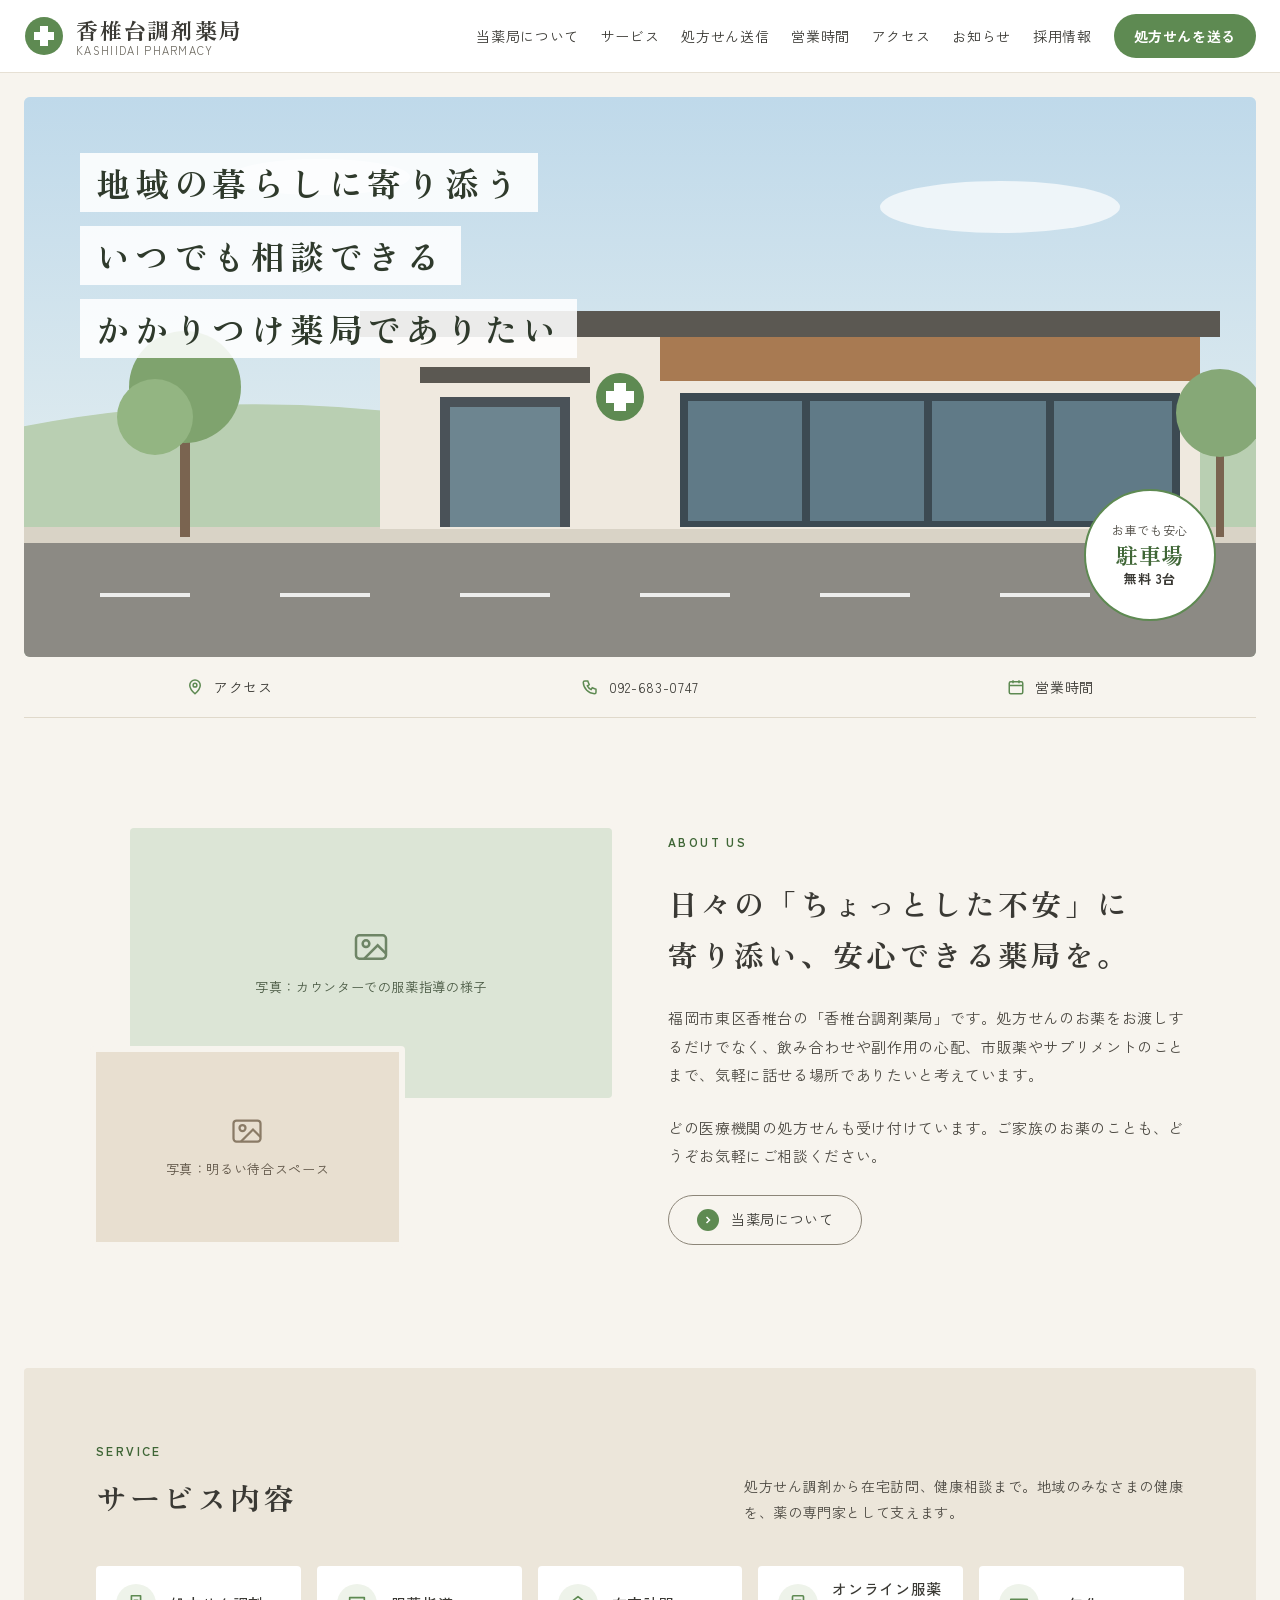
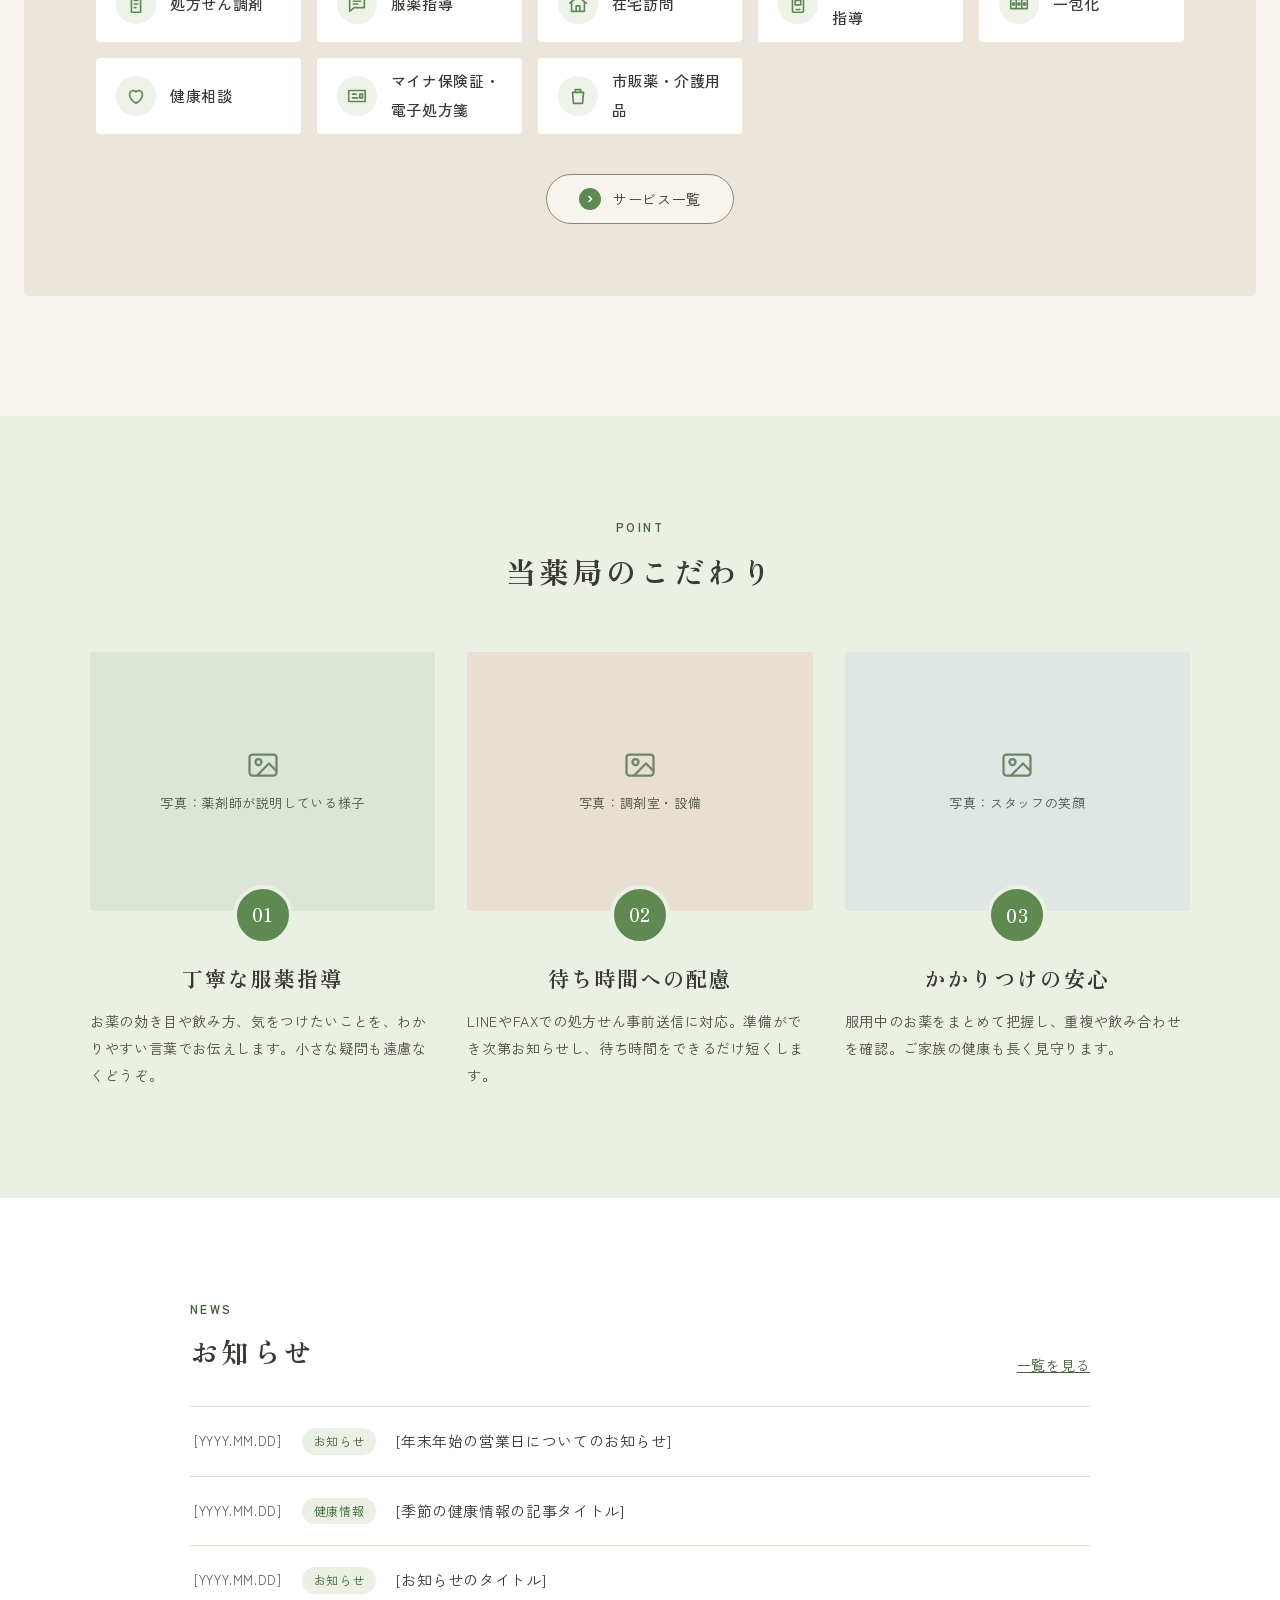
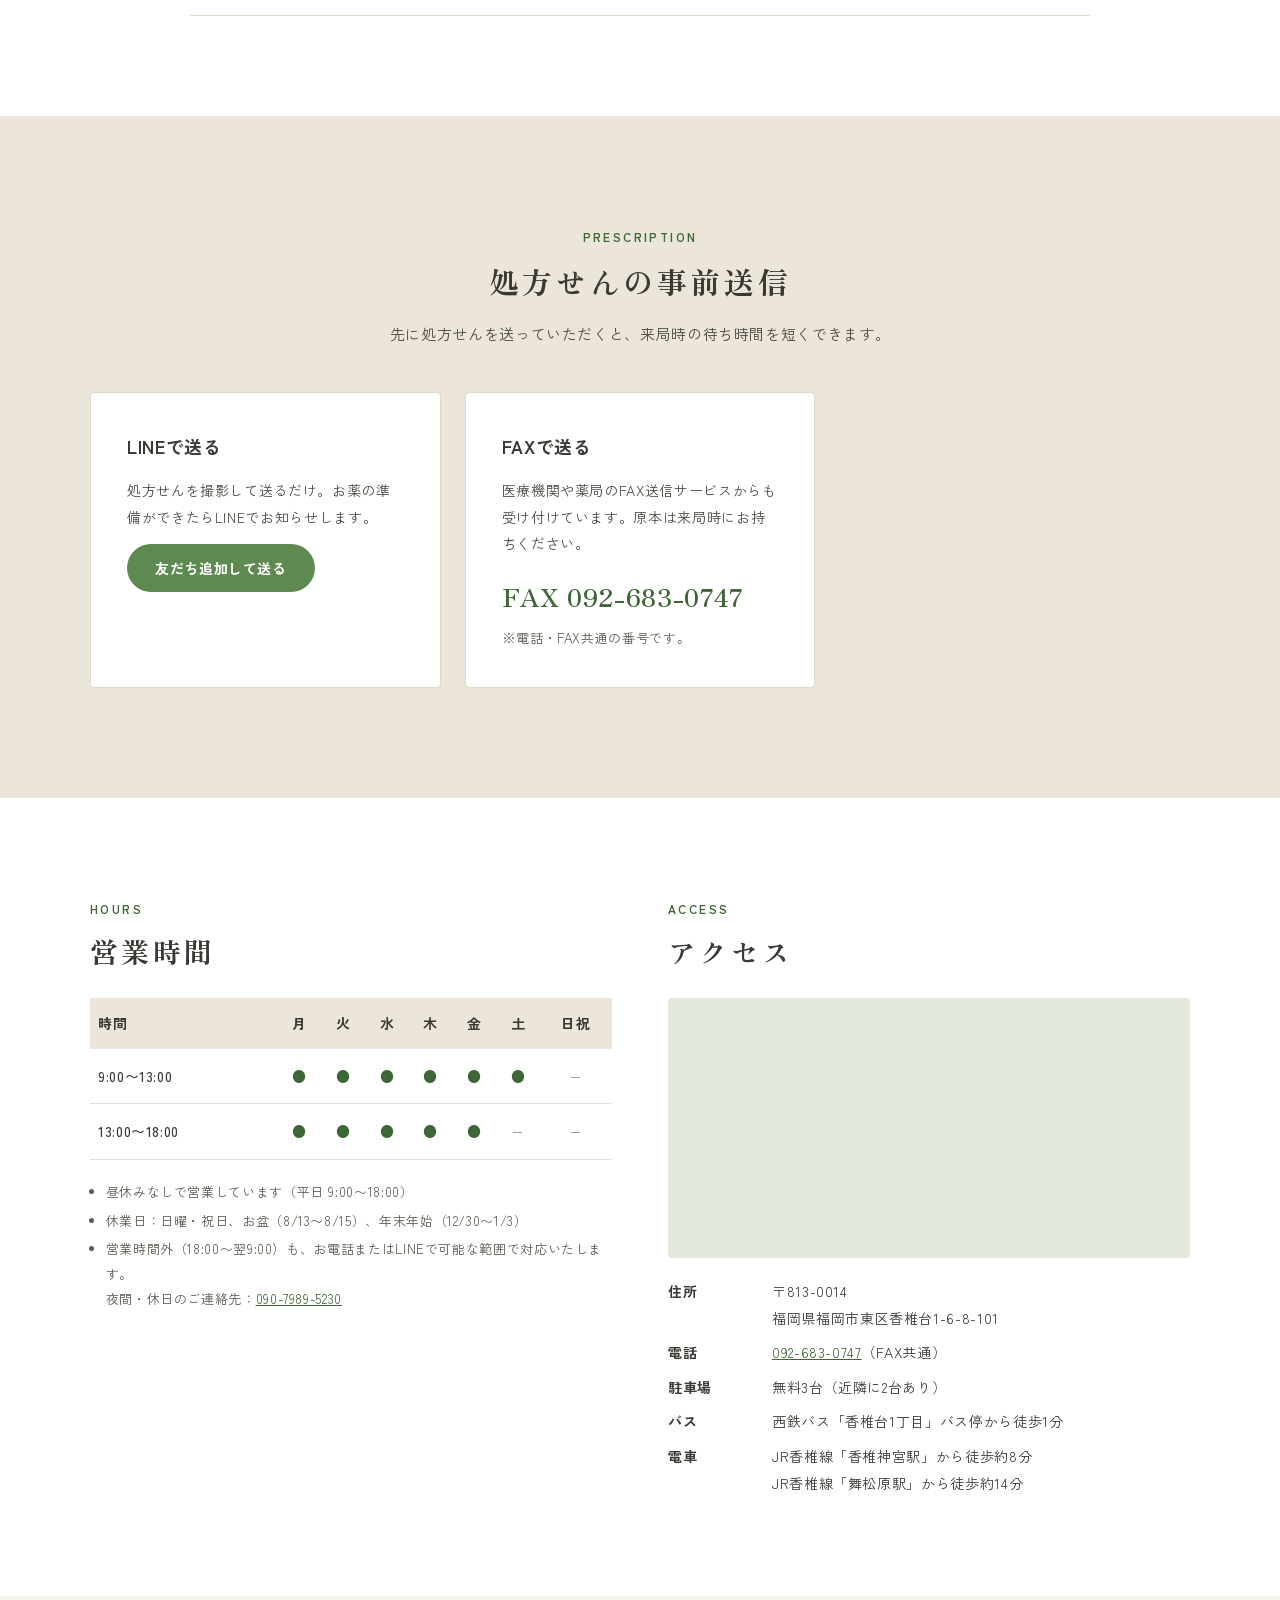
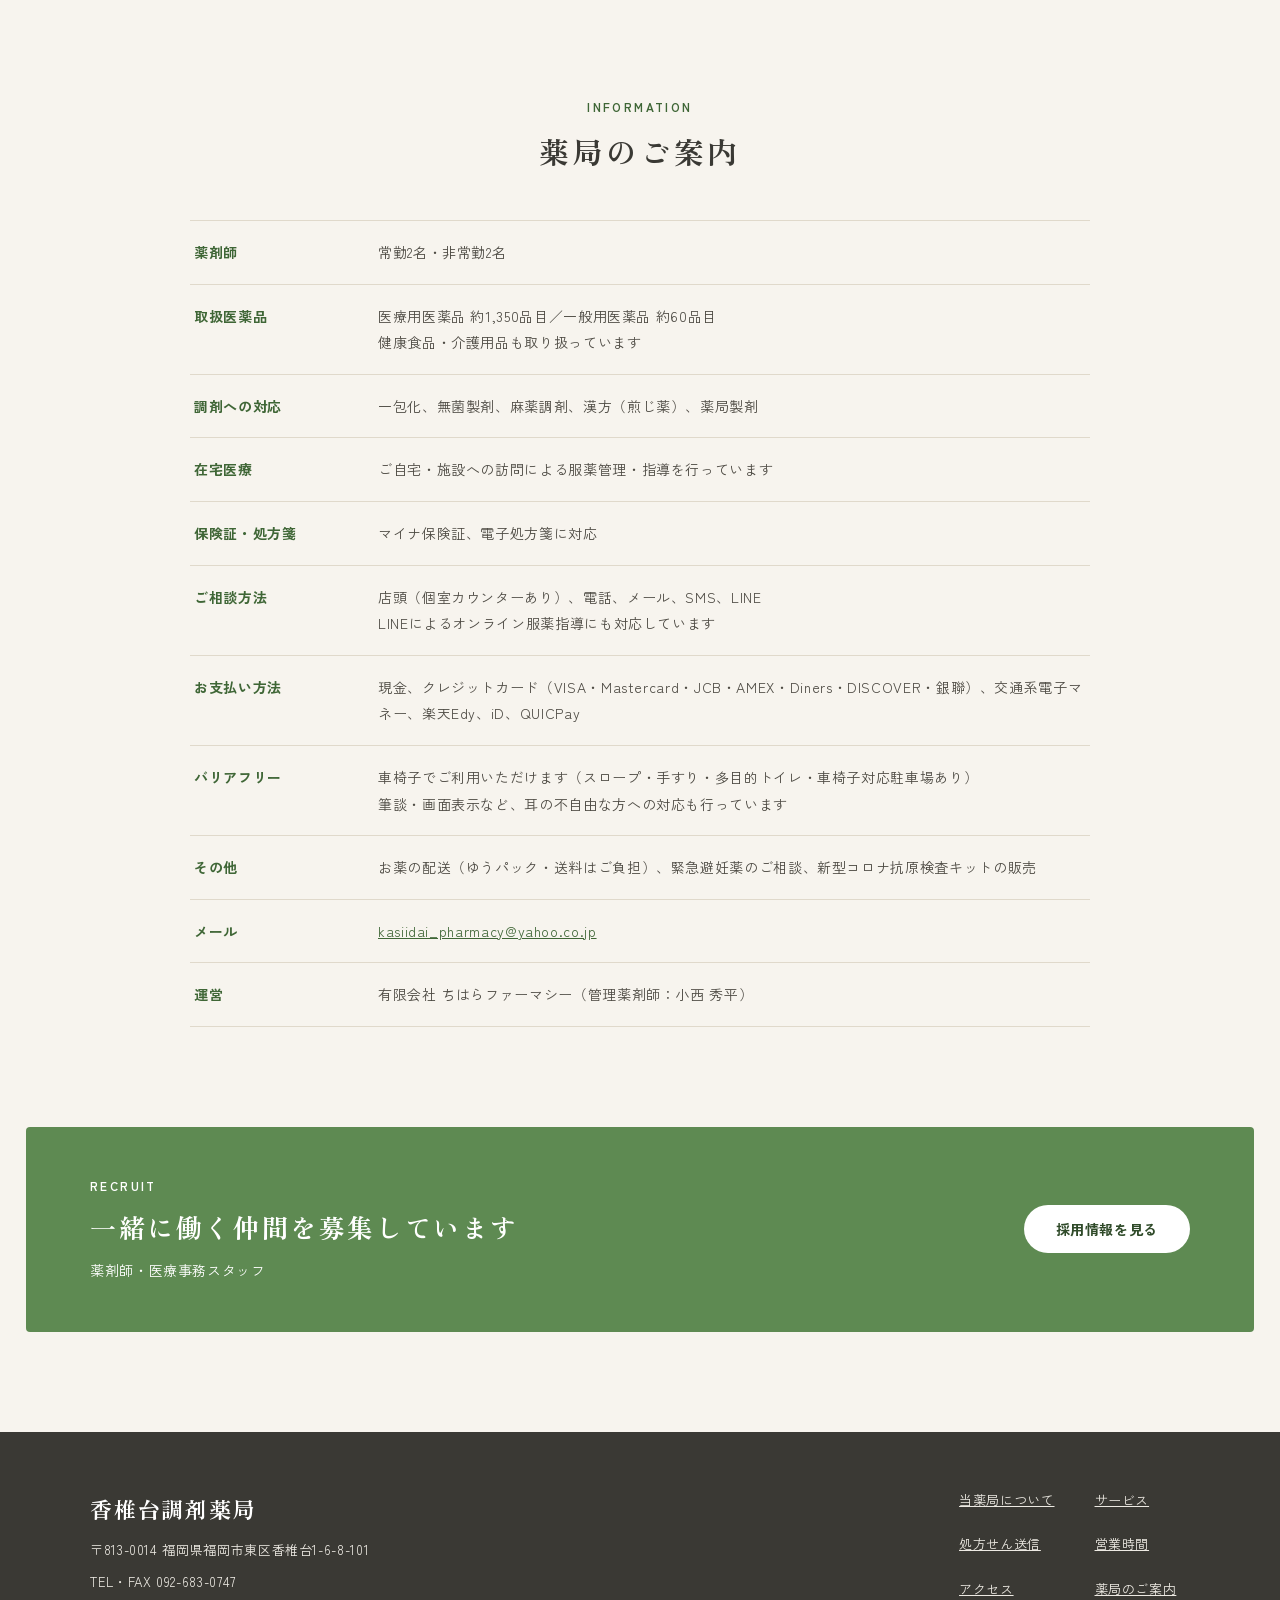
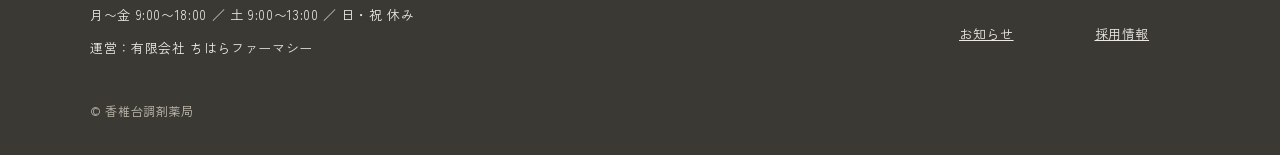
==== index.html @ 1c84ad30 "初版：HTML/CSS/JS分割、スマホ対応、薬局情報を追加 - index.html をHTML・CSS・JSに分割 - iPhone/Android向けのレスポンシブ対応とハンバーガーメニュー -" ====
<!doctype html>
<html lang="ja">
<head>
<meta charset="utf-8">
<meta name="viewport" content="width=device-width, initial-scale=1">
<title>香椎台調剤薬局｜福岡市東区香椎台の調剤薬局</title>
<link rel="preconnect" href="https://fonts.googleapis.com">
<link href="https://fonts.googleapis.com/css2?family=Zen+Old+Mincho:wght@500;700&family=Zen+Kaku+Gothic+New:wght@400;500;700&display=swap" rel="stylesheet">
<link rel="stylesheet" href="css/style.css">
<script src="js/main.js" defer></script>
</head>
<body>
<div class="page">

  <!-- Header -->
  <header class="site-header">
    <div class="site-header__inner">
      <a href="#top" class="logo">
        <svg width="40" height="40" viewBox="0 0 40 40" aria-hidden="true"><circle cx="20" cy="20" r="19" fill="var(--accent)"></circle><path d="M16 10h8v6h6v8h-6v6h-8v-6h-6v-8h6z" fill="#FFFFFF"></path></svg>
        <span class="logo__text">
          <span class="logo__name">香椎台調剤薬局</span>
          <span class="logo__sub">KASHIIDAI PHARMACY</span>
        </span>
      </a>
      <button type="button" class="menu-toggle" aria-expanded="false" aria-controls="global-nav" aria-label="メニューを開く">
        <span class="menu-toggle__bar"></span>
        <span class="menu-toggle__bar"></span>
        <span class="menu-toggle__bar"></span>
      </button>
      <nav id="global-nav" aria-label="メインメニュー" class="global-nav">
        <a href="#about">当薬局について</a>
        <a href="#service">サービス</a>
        <a href="#prescription">処方せん送信</a>
        <a href="#hours">営業時間</a>
        <a href="#access">アクセス</a>
        <a href="#news">お知らせ</a>
        <a href="#recruit">採用情報</a>
        <a href="#prescription" class="global-nav__cta">処方せんを送る</a>
      </nav>
    </div>
  </header>

  <!-- Hero -->
  <section id="top" class="hero">
    <div class="hero__inner">
      <img src="images/hero.svg" alt="香椎台調剤薬局の外観" class="hero__img">
      <div class="hero__copy">
        <span>地域の暮らしに寄り添う</span>
        <span>いつでも相談できる</span>
        <span>かかりつけ薬局でありたい</span>
      </div>
      <div class="hero__badge">
        <span class="hero__badge-lead">お車でも安心</span>
        <span class="hero__badge-title">駐車場</span>
        <span class="hero__badge-count">無料 3台</span>
      </div>
    </div>
  </section>

  <!-- Quick info bar -->
  <div class="quick-info">
    <div class="quick-info__grid">
      <a href="#access" class="quick-info__item">
        <svg width="18" height="18" viewBox="0 0 24 24" fill="none" stroke="var(--accent)" stroke-width="2" aria-hidden="true"><path d="M12 21s-7-6.2-7-11.5A7 7 0 0 1 19 9.5C19 14.8 12 21 12 21z"></path><circle cx="12" cy="9.5" r="2.5"></circle></svg>
        アクセス
      </a>
      <a href="tel:0926830747" class="quick-info__item">
        <svg width="18" height="18" viewBox="0 0 24 24" fill="none" stroke="var(--accent)" stroke-width="2" aria-hidden="true"><path d="M5 4h4l2 5-2.5 1.5a11 11 0 0 0 5 5L15 13l5 2v4a2 2 0 0 1-2 2A16 16 0 0 1 3 6a2 2 0 0 1 2-2z"></path></svg>
        092-683-0747
      </a>
      <a href="#hours" class="quick-info__item">
        <svg width="18" height="18" viewBox="0 0 24 24" fill="none" stroke="var(--accent)" stroke-width="2" aria-hidden="true"><rect x="3" y="5" width="18" height="16" rx="2"></rect><path d="M3 10h18M8 3v4M16 3v4"></path></svg>
        営業時間
      </a>
    </div>
  </div>

  <!-- About -->
  <section id="about" class="about">
    <div class="about__grid">
      <div class="about__photos">
        <div class="photo-placeholder about__photo-main">
          <svg width="40" height="40" viewBox="0 0 24 24" fill="none" stroke="#6E8566" stroke-width="1.5" aria-hidden="true"><rect x="3" y="5" width="18" height="14" rx="2"></rect><circle cx="9" cy="10" r="2"></circle><path d="M21 16l-5-5-8 8"></path></svg>
          写真：カウンターでの服薬指導の様子
        </div>
        <div class="photo-placeholder about__photo-sub">
          <svg width="36" height="36" viewBox="0 0 24 24" fill="none" stroke="#8A7B66" stroke-width="1.5" aria-hidden="true"><rect x="3" y="5" width="18" height="14" rx="2"></rect><circle cx="9" cy="10" r="2"></circle><path d="M21 16l-5-5-8 8"></path></svg>
          写真：明るい待合スペース
        </div>
      </div>
      <div class="about__body">
        <p class="eyebrow">ABOUT US</p>
        <h2 class="section-title about__title">日々の「ちょっとした不安」に<br>寄り添い、安心できる薬局を。</h2>
        <p class="text">福岡市東区香椎台の「香椎台調剤薬局」です。処方せんのお薬をお渡しするだけでなく、飲み合わせや副作用の心配、市販薬やサプリメントのことまで、気軽に話せる場所でありたいと考えています。</p>
        <p class="text">どの医療機関の処方せんも受け付けています。ご家族のお薬のことも、どうぞお気軽にご相談ください。</p>
        <a href="#about" class="btn-outline">
          <span class="btn-outline__icon"><svg width="12" height="12" viewBox="0 0 24 24" fill="none" stroke="#FFFFFF" stroke-width="3" aria-hidden="true"><path d="M9 6l6 6-6 6"></path></svg></span>
          当薬局について
        </a>
      </div>
    </div>
  </section>

  <!-- Services -->
  <section id="service" class="services">
    <div class="services__panel">
      <div class="services__head">
        <div class="services__heading">
          <p class="eyebrow">SERVICE</p>
          <h2 class="section-title">サービス内容</h2>
        </div>
        <p class="services__lead">処方せん調剤から在宅訪問、健康相談まで。地域のみなさまの健康を、薬の専門家として支えます。</p>
      </div>
      <div class="service-list">
          <div class="service-item">
            <span class="service-item__icon">
              <svg width="22" height="22" viewBox="0 0 24 24" fill="none" stroke="var(--accent)" stroke-width="1.8" stroke-linecap="round" stroke-linejoin="round" aria-hidden="true"><path d="M7 3h10v18H7z M10 8h4 M10 12h4 M10 16h2"></path></svg>
            </span>
            処方せん調剤
          </div>
          <div class="service-item">
            <span class="service-item__icon">
              <svg width="22" height="22" viewBox="0 0 24 24" fill="none" stroke="var(--accent)" stroke-width="1.8" stroke-linecap="round" stroke-linejoin="round" aria-hidden="true"><path d="M4 5h16v11H9l-5 4z M8 9h8 M8 12h5"></path></svg>
            </span>
            服薬指導
          </div>
          <div class="service-item">
            <span class="service-item__icon">
              <svg width="22" height="22" viewBox="0 0 24 24" fill="none" stroke="var(--accent)" stroke-width="1.8" stroke-linecap="round" stroke-linejoin="round" aria-hidden="true"><path d="M3 11l9-7 9 7 M5 10v10h14V10 M10 20v-6h4v6"></path></svg>
            </span>
            在宅訪問
          </div>
          <div class="service-item">
            <span class="service-item__icon">
              <svg width="22" height="22" viewBox="0 0 24 24" fill="none" stroke="var(--accent)" stroke-width="1.8" stroke-linecap="round" stroke-linejoin="round" aria-hidden="true"><path d="M7 3h10a1 1 0 0 1 1 1v16a1 1 0 0 1-1 1H7a1 1 0 0 1-1-1V4a1 1 0 0 1 1-1z M10 18h4 M9 8h6v5H9z"></path></svg>
            </span>
            オンライン服薬指導
          </div>
          <div class="service-item">
            <span class="service-item__icon">
              <svg width="22" height="22" viewBox="0 0 24 24" fill="none" stroke="var(--accent)" stroke-width="1.8" stroke-linecap="round" stroke-linejoin="round" aria-hidden="true"><path d="M3 7h18v10H3z M9 7v10 M15 7v10"></path><circle cx="6" cy="12" r="1.2"></circle><circle cx="12" cy="12" r="1.2"></circle><circle cx="18" cy="12" r="1.2"></circle></svg>
            </span>
            一包化
          </div>
          <div class="service-item">
            <span class="service-item__icon">
              <svg width="22" height="22" viewBox="0 0 24 24" fill="none" stroke="var(--accent)" stroke-width="1.8" stroke-linecap="round" stroke-linejoin="round" aria-hidden="true"><path d="M12 20s-7-4.5-7-10a4 4 0 0 1 7-2.5A4 4 0 0 1 19 10c0 5.5-7 10-7 10z"></path></svg>
            </span>
            健康相談
          </div>
          <div class="service-item">
            <span class="service-item__icon">
              <svg width="22" height="22" viewBox="0 0 24 24" fill="none" stroke="var(--accent)" stroke-width="1.8" stroke-linecap="round" stroke-linejoin="round" aria-hidden="true"><path d="M3 6h18v12H3z M7 10h4 M7 14h6 M15 10h3v4h-3z"></path></svg>
            </span>
            マイナ保険証・電子処方箋
          </div>
          <div class="service-item">
            <span class="service-item__icon">
              <svg width="22" height="22" viewBox="0 0 24 24" fill="none" stroke="var(--accent)" stroke-width="1.8" stroke-linecap="round" stroke-linejoin="round" aria-hidden="true"><path d="M6 8h12l-1 12H7z M9 8V5h6v3"></path></svg>
            </span>
            市販薬・介護用品
          </div>
      </div>
      <div class="services__more">
        <a href="#service" class="btn-outline">
          <span class="btn-outline__icon"><svg width="12" height="12" viewBox="0 0 24 24" fill="none" stroke="#FFFFFF" stroke-width="3" aria-hidden="true"><path d="M9 6l6 6-6 6"></path></svg></span>
          サービス一覧
        </a>
      </div>
    </div>
  </section>

  <!-- Commitments -->
  <section class="points">
    <div class="points__inner">
      <div class="points__head">
        <p class="eyebrow">POINT</p>
        <h2 class="section-title section-title--spaced">当薬局のこだわり</h2>
      </div>
      <div class="point-list">
          <article class="point">
            <div class="photo-placeholder point__photo point__photo--green">
              <svg width="36" height="36" viewBox="0 0 24 24" fill="none" stroke="#6E8566" stroke-width="1.5" aria-hidden="true"><rect x="3" y="5" width="18" height="14" rx="2"></rect><circle cx="9" cy="10" r="2"></circle><path d="M21 16l-5-5-8 8"></path></svg>
              写真：薬剤師が説明している様子
            </div>
            <span class="point__num">01</span>
            <h3 class="point__title">丁寧な服薬指導</h3>
            <p class="point__text">お薬の効き目や飲み方、気をつけたいことを、わかりやすい言葉でお伝えします。小さな疑問も遠慮なくどうぞ。</p>
          </article>
          <article class="point">
            <div class="photo-placeholder point__photo point__photo--beige">
              <svg width="36" height="36" viewBox="0 0 24 24" fill="none" stroke="#6E8566" stroke-width="1.5" aria-hidden="true"><rect x="3" y="5" width="18" height="14" rx="2"></rect><circle cx="9" cy="10" r="2"></circle><path d="M21 16l-5-5-8 8"></path></svg>
              写真：調剤室・設備
            </div>
            <span class="point__num">02</span>
            <h3 class="point__title">待ち時間への配慮</h3>
            <p class="point__text">LINEやFAXでの処方せん事前送信に対応。準備ができ次第お知らせし、待ち時間をできるだけ短くします。</p>
          </article>
          <article class="point">
            <div class="photo-placeholder point__photo point__photo--gray">
              <svg width="36" height="36" viewBox="0 0 24 24" fill="none" stroke="#6E8566" stroke-width="1.5" aria-hidden="true"><rect x="3" y="5" width="18" height="14" rx="2"></rect><circle cx="9" cy="10" r="2"></circle><path d="M21 16l-5-5-8 8"></path></svg>
              写真：スタッフの笑顔
            </div>
            <span class="point__num">03</span>
            <h3 class="point__title">かかりつけの安心</h3>
            <p class="point__text">服用中のお薬をまとめて把握し、重複や飲み合わせを確認。ご家族の健康も長く見守ります。</p>
          </article>
      </div>
    </div>
  </section>

  <!-- News -->
  <section id="news" class="news">
    <div class="news__inner">
      <div class="news__head">
        <div>
          <p class="eyebrow">NEWS</p>
          <h2 class="section-title section-title--sm section-title--spaced">お知らせ</h2>
        </div>
        <a href="#news" class="news__more">一覧を見る</a>
      </div>
      <ul class="news-list">
          <li>
            <a href="#news">
              <span class="news-list__date">[YYYY.MM.DD]</span>
              <span class="news-list__tag">お知らせ</span>
              <span>[年末年始の営業日についてのお知らせ]</span>
            </a>
          </li>
          <li>
            <a href="#news">
              <span class="news-list__date">[YYYY.MM.DD]</span>
              <span class="news-list__tag">健康情報</span>
              <span>[季節の健康情報の記事タイトル]</span>
            </a>
          </li>
          <li>
            <a href="#news">
              <span class="news-list__date">[YYYY.MM.DD]</span>
              <span class="news-list__tag">お知らせ</span>
              <span>[お知らせのタイトル]</span>
            </a>
          </li>
      </ul>
    </div>
  </section>

  <!-- Prescription send -->
  <section id="prescription" class="prescription">
    <div class="prescription__grid">
      <div class="prescription__head">
        <p class="eyebrow">PRESCRIPTION</p>
        <h2 class="section-title">処方せんの事前送信</h2>
        <p class="text">先に処方せんを送っていただくと、来局時の待ち時間を短くできます。</p>
      </div>
      <div class="send-card">
        <h3 class="send-card__title">LINEで送る</h3>
        <p class="send-card__text">処方せんを撮影して送るだけ。お薬の準備ができたらLINEでお知らせします。</p>
        <a href="#prescription" class="btn-primary">友だち追加して送る</a>
      </div>
      <div class="send-card">
        <h3 class="send-card__title">FAXで送る</h3>
        <p class="send-card__text">医療機関や薬局のFAX送信サービスからも受け付けています。原本は来局時にお持ちください。</p>
        <p class="send-card__fax">FAX 092-683-0747</p>
        <p class="send-card__note">※電話・FAX共通の番号です。</p>
      </div>
    </div>
  </section>

  <!-- Hours + Access -->
  <section id="hours" class="hours">
    <div class="hours__grid">
      <div class="info-block">
        <div>
          <p class="eyebrow">HOURS</p>
          <h2 class="section-title section-title--sm section-title--spaced">営業時間</h2>
        </div>
        <div class="table-wrap">
          <table class="hours-table">
            <thead>
              <tr>
                <th scope="col">時間</th>
                <th scope="col">月</th><th scope="col">火</th><th scope="col">水</th><th scope="col">木</th><th scope="col">金</th><th scope="col">土</th><th scope="col">日祝</th>
              </tr>
            </thead>
            <tbody>
              <tr>
                <th scope="row">9:00〜13:00</th>
                <td class="is-open">●</td><td class="is-open">●</td><td class="is-open">●</td><td class="is-open">●</td><td class="is-open">●</td><td class="is-open">●</td><td class="is-closed">−</td>
              </tr>
              <tr>
                <th scope="row">13:00〜18:00</th>
                <td class="is-open">●</td><td class="is-open">●</td><td class="is-open">●</td><td class="is-open">●</td><td class="is-open">●</td><td class="is-closed">−</td><td class="is-closed">−</td>
              </tr>
            </tbody>
          </table>
        </div>
        <ul class="hours__notes">
          <li>昼休みなしで営業しています（平日 9:00〜18:00）</li>
          <li>休業日：日曜・祝日、お盆（8/13〜8/15）、年末年始（12/30〜1/3）</li>
          <li>営業時間外（18:00〜翌9:00）も、お電話またはLINEで可能な範囲で対応いたします。<br>夜間・休日のご連絡先：<a href="tel:09079895230">090-7989-5230</a></li>
        </ul>
      </div>
      <div id="access" class="info-block">
        <div>
          <p class="eyebrow">ACCESS</p>
          <h2 class="section-title section-title--sm section-title--spaced">アクセス</h2>
        </div>
        <div class="access-map">
          <iframe src="https://maps.google.com/maps?q=%E7%A6%8F%E5%B2%A1%E7%9C%8C%E7%A6%8F%E5%B2%A1%E5%B8%82%E6%9D%B1%E5%8C%BA%E9%A6%99%E6%A4%8E%E5%8F%B01-6-8+%E9%A6%99%E6%A4%8E%E5%8F%B0%E8%AA%BF%E5%89%A4%E8%96%AC%E5%B1%80&amp;z=16&amp;output=embed" title="香椎台調剤薬局の地図" loading="lazy" referrerpolicy="no-referrer-when-downgrade" allowfullscreen></iframe>
        </div>
        <dl class="access-list">
          <dt>住所</dt><dd>〒813-0014<br>福岡県福岡市東区香椎台1-6-8-101</dd>
          <dt>電話</dt><dd><a href="tel:0926830747">092-683-0747</a>（FAX共通）</dd>
          <dt>駐車場</dt><dd>無料3台（近隣に2台あり）</dd>
          <dt>バス</dt><dd>西鉄バス「香椎台1丁目」バス停から徒歩1分</dd>
          <dt>電車</dt><dd>JR香椎線「香椎神宮駅」から徒歩約8分<br>JR香椎線「舞松原駅」から徒歩約14分</dd>
        </dl>
      </div>
    </div>
  </section>

  <!-- Pharmacy information -->
  <section id="info" class="info">
    <div class="info__inner">
      <div class="info__head">
        <p class="eyebrow">INFORMATION</p>
        <h2 class="section-title section-title--spaced">薬局のご案内</h2>
      </div>
      <dl class="info-table">
        <div class="info-table__row">
          <dt>薬剤師</dt>
          <dd>常勤2名・非常勤2名</dd>
        </div>
        <div class="info-table__row">
          <dt>取扱医薬品</dt>
          <dd>医療用医薬品 約1,350品目／一般用医薬品 約60品目<br>健康食品・介護用品も取り扱っています</dd>
        </div>
        <div class="info-table__row">
          <dt>調剤への対応</dt>
          <dd>一包化、無菌製剤、麻薬調剤、漢方（煎じ薬）、薬局製剤</dd>
        </div>
        <div class="info-table__row">
          <dt>在宅医療</dt>
          <dd>ご自宅・施設への訪問による服薬管理・指導を行っています</dd>
        </div>
        <div class="info-table__row">
          <dt>保険証・処方箋</dt>
          <dd>マイナ保険証、電子処方箋に対応</dd>
        </div>
        <div class="info-table__row">
          <dt>ご相談方法</dt>
          <dd>店頭（個室カウンターあり）、電話、メール、SMS、LINE<br>LINEによるオンライン服薬指導にも対応しています</dd>
        </div>
        <div class="info-table__row">
          <dt>お支払い方法</dt>
          <dd>現金、クレジットカード（VISA・Mastercard・JCB・AMEX・Diners・DISCOVER・銀聯）、交通系電子マネー、楽天Edy、iD、QUICPay</dd>
        </div>
        <div class="info-table__row">
          <dt>バリアフリー</dt>
          <dd>車椅子でご利用いただけます（スロープ・手すり・多目的トイレ・車椅子対応駐車場あり）<br>筆談・画面表示など、耳の不自由な方への対応も行っています</dd>
        </div>
        <div class="info-table__row">
          <dt>その他</dt>
          <dd>お薬の配送（ゆうパック・送料はご負担）、緊急避妊薬のご相談、新型コロナ抗原検査キットの販売</dd>
        </div>
        <div class="info-table__row">
          <dt>メール</dt>
          <dd><a href="mailto:kasiidai_pharmacy@yahoo.co.jp">kasiidai_pharmacy@yahoo.co.jp</a></dd>
        </div>
        <div class="info-table__row">
          <dt>運営</dt>
          <dd>有限会社 ちはらファーマシー（管理薬剤師：小西 秀平）</dd>
        </div>
      </dl>
    </div>
  </section>

  <!-- Recruit banner -->
  <section id="recruit" class="recruit">
    <div class="recruit__banner">
      <div>
        <p class="eyebrow">RECRUIT</p>
        <h2 class="section-title recruit__title">一緒に働く仲間を募集しています</h2>
        <p class="recruit__text">薬剤師・医療事務スタッフ</p>
      </div>
      <a href="#recruit" class="btn-primary">採用情報を見る</a>
    </div>
  </section>

  <!-- Footer -->
  <footer class="site-footer">
    <div class="site-footer__inner">
      <div class="site-footer__info">
        <span class="site-footer__name">香椎台調剤薬局</span>
        <span>〒813-0014 福岡県福岡市東区香椎台1-6-8-101</span>
        <span>TEL・FAX 092-683-0747</span>
        <span>月〜金 9:00〜18:00 ／ 土 9:00〜13:00 ／ 日・祝 休み</span>
        <span>運営：有限会社 ちはらファーマシー</span>
      </div>
      <nav aria-label="フッターメニュー" class="footer-nav">
        <a href="#about">当薬局について</a>
        <a href="#service">サービス</a>
        <a href="#prescription">処方せん送信</a>
        <a href="#hours">営業時間</a>
        <a href="#access">アクセス</a>
        <a href="#info">薬局のご案内</a>
        <a href="#news">お知らせ</a>
        <a href="#recruit">採用情報</a>
      </nav>
    </div>
    <p class="site-footer__copy">© 香椎台調剤薬局</p>
  </footer>

</div>
</body>
</html>
---- css/style.css ----
/* =========================================================
   香椎台調剤薬局 スタイルシート
   ========================================================= */

/* ---------- Base ---------- */
:root{--accent:#5E8A52} /* メインカラーはここを変えるだけで全体に反映 */
html{
  scroll-behavior:smooth;
  -webkit-text-size-adjust:100%; /* iPhone横向き時の文字拡大を防ぐ */
}
body{margin:0;background:#F7F4EE}
/* :where() で詳細度を0にし、ボタン等のクラス指定の色を優先させる */
:where(a){color:#3F6636}
:where(a:hover){color:#2C4A26}

.page{
  font-family:'Zen Kaku Gothic New',sans-serif;
  color:#3A3934;
  background:#F7F4EE;
  line-height:1.9;
  letter-spacing:0.04em;
  position:relative;
  overflow:hidden;
  overflow-wrap:break-word;
}

/* ---------- Common parts ---------- */
.eyebrow{
  margin:0;
  font-size:12px;
  font-weight:700;
  letter-spacing:0.2em;
  color:#3F6636;
}

.section-title{
  margin:0;
  font-family:'Zen Old Mincho',serif;
  font-size:30px;
  font-weight:700;
  letter-spacing:0.12em;
}
.section-title--sm{font-size:28px}
.section-title--spaced{margin-top:4px}

.text{
  margin:0;
  font-size:15px;
  color:#4D4A43;
}

/* 矢印付きの枠線ボタン */
.btn-outline{
  display:inline-flex;
  align-items:center;
  gap:12px;
  min-height:48px;
  padding:0 28px;
  border:1px solid #8C8578;
  border-radius:999px;
  color:#3A3934;
  text-decoration:none;
  font-size:14px;
}
.btn-outline__icon{
  width:22px;
  height:22px;
  border-radius:50%;
  background:var(--accent);
  display:inline-flex;
  align-items:center;
  justify-content:center;
}

/* 塗りボタン */
.btn-primary{
  display:inline-flex;
  align-items:center;
  min-height:48px;
  padding:0 28px;
  border-radius:999px;
  background:var(--accent);
  color:#FFFFFF;
  text-decoration:none;
  font-weight:700;
  font-size:14px;
}

/* 写真差し替え用のプレースホルダー */
.photo-placeholder{
  border-radius:4px;
  display:flex;
  flex-direction:column;
  align-items:center;
  justify-content:center;
  gap:8px;
  font-size:13px;
}

/* ---------- Header ---------- */
.site-header{
  background:#FFFFFF;
  border-bottom:1px solid #E6E0D4;
}
.site-header__inner{
  max-width:1240px;
  margin:0 auto;
  padding:14px 24px;
  display:flex;
  flex-wrap:wrap;
  align-items:center;
  justify-content:space-between;
  gap:12px 24px;
}
.logo{
  display:flex;
  align-items:center;
  gap:12px;
  text-decoration:none;
  color:#3A3934;
}
.logo__text{
  display:flex;
  flex-direction:column;
  line-height:1.3;
}
.logo__name{
  font-family:'Zen Old Mincho',serif;
  font-size:22px;
  font-weight:700;
  letter-spacing:0.08em;
}
.logo__sub{
  font-size:11px;
  color:#6B675E;
  letter-spacing:0.12em;
}
.global-nav{
  display:flex;
  flex-wrap:wrap;
  align-items:center;
  gap:4px 22px;
  font-size:14px;
}
.global-nav a{
  color:#3A3934;
  text-decoration:none;
}
.global-nav .global-nav__cta{
  display:inline-flex;
  align-items:center;
  gap:6px;
  min-height:44px;
  padding:0 20px;
  border-radius:999px;
  background:var(--accent);
  color:#FFFFFF;
  font-weight:700;
}

/* ハンバーガーボタン（PCでは非表示） */
.menu-toggle{
  display:none;
  flex-direction:column;
  align-items:center;
  justify-content:center;
  gap:5px;
  width:44px;
  height:44px;
  padding:0;
  border:none;
  background:none;
  cursor:pointer;
}
.menu-toggle__bar{
  display:block;
  width:24px;
  height:2px;
  border-radius:2px;
  background:#3A3934;
  transition:transform .25s,opacity .25s;
}
.menu-toggle[aria-expanded="true"] .menu-toggle__bar:nth-child(1){transform:translateY(7px) rotate(45deg)}
.menu-toggle[aria-expanded="true"] .menu-toggle__bar:nth-child(2){opacity:0}
.menu-toggle[aria-expanded="true"] .menu-toggle__bar:nth-child(3){transform:translateY(-7px) rotate(-45deg)}

/* ---------- Hero ---------- */
.hero{padding:24px 24px 0}
.hero__inner{
  max-width:1240px;
  margin:0 auto;
  position:relative;
  border-radius:6px;
  overflow:hidden;
  height:560px;
  background:#DCE9F0;
}
.hero__img{
  position:absolute;
  inset:0;
  width:100%;
  height:100%;
  object-fit:cover;
  display:block;
}
.hero__copy{
  position:absolute;
  top:56px;
  left:56px;
  display:flex;
  flex-direction:column;
  gap:14px;
  font-family:'Zen Old Mincho',serif;
  font-weight:700;
  font-size:clamp(18px,4.6vw,34px);
  line-height:1.5;
  letter-spacing:0.14em;
  color:#2F3A2C;
}
.hero__copy span{
  background:rgba(255,255,255,0.88);
  padding:4px 16px;
  align-self:flex-start;
}
.hero__badge{
  position:absolute;
  right:40px;
  bottom:36px;
  width:128px;
  height:128px;
  border-radius:50%;
  background:#FFFFFF;
  border:2px solid var(--accent);
  display:flex;
  flex-direction:column;
  align-items:center;
  justify-content:center;
  text-align:center;
  line-height:1.4;
}
.hero__badge-lead{font-size:12px;color:#4D4A43}
.hero__badge-title{
  font-family:'Zen Old Mincho',serif;
  font-size:22px;
  font-weight:700;
  color:#3F6636;
}
.hero__badge-count{font-size:13px;font-weight:700;color:#3A3934}

/* ---------- Quick info bar ---------- */
.quick-info{
  max-width:1240px;
  margin:0 auto;
  padding:0 24px;
}
.quick-info__grid{
  display:grid;
  grid-template-columns:repeat(auto-fit,minmax(min(220px,100%),1fr));
  border-bottom:1px solid #E0D9CB;
  font-size:14px;
}
.quick-info__item{
  display:flex;
  align-items:center;
  justify-content:center;
  gap:10px;
  min-height:60px;
  color:#3A3934;
  text-decoration:none;
}

/* ---------- About ---------- */
.about{
  max-width:1100px;
  margin:0 auto;
  padding:110px 24px 120px;
}
.about__grid{
  display:grid;
  grid-template-columns:repeat(auto-fit,minmax(min(320px,100%),1fr));
  gap:56px;
  align-items:center;
}
.about__photos{
  position:relative;
  min-height:420px;
}
.about__photo-main{
  position:absolute;
  top:0;
  left:40px;
  right:0;
  height:270px;
  background:#DCE5D6;
  color:#4A5A44;
}
.about__photo-sub{
  position:absolute;
  bottom:0;
  left:0;
  width:58%;
  height:190px;
  background:#E8DFD0;
  border:6px solid #F7F4EE;
  color:#5E5446;
}
.about__body{
  display:flex;
  flex-direction:column;
  gap:24px;
}
.about__title{
  line-height:1.7;
  letter-spacing:0.1em;
}
.about__body .btn-outline{align-self:flex-start}

/* ---------- Services ---------- */
.services{padding:0 24px 120px}
.services__panel{
  max-width:1100px;
  margin:0 auto;
  background:#ECE6DA;
  border-radius:4px;
  padding:72px clamp(24px,6vw,72px);
}
.services__head{
  display:flex;
  flex-wrap:wrap;
  justify-content:space-between;
  align-items:flex-end;
  gap:24px;
  margin-bottom:40px;
}
.services__heading{
  display:flex;
  flex-direction:column;
  gap:6px;
}
.services__lead{
  margin:0;
  max-width:440px;
  font-size:14px;
  color:#4D4A43;
}
.service-list{
  display:grid;
  grid-template-columns:repeat(auto-fit,minmax(min(200px,100%),1fr));
  gap:16px;
}
.service-item{
  display:flex;
  align-items:center;
  gap:14px;
  min-height:76px;
  padding:0 20px;
  background:#FFFFFF;
  border-radius:4px;
  font-size:15px;
  font-weight:500;
}
.service-item__icon{
  flex:none;
  width:40px;
  height:40px;
  border-radius:50%;
  background:#EEF3EA;
  display:flex;
  align-items:center;
  justify-content:center;
}
.services__more{
  display:flex;
  justify-content:center;
  margin-top:40px;
}
.services__more .btn-outline{
  padding:0 32px;
  background:#F7F4EE;
}

/* ---------- Points (当薬局のこだわり) ---------- */
.points{
  background:#EAF0E4;
  padding:100px 24px 110px;
}
.points__inner{
  max-width:1100px;
  margin:0 auto;
}
.points__head{
  text-align:center;
  margin-bottom:52px;
}
.point-list{
  display:grid;
  grid-template-columns:repeat(auto-fit,minmax(min(280px,100%),1fr));
  gap:32px;
}
.point{
  display:flex;
  flex-direction:column;
  align-items:center;
  text-align:center;
}
.point__photo{
  width:100%;
  aspect-ratio:4 / 3;
  color:#4A5246;
}
.point__photo--green{background:#DCE5D6}
.point__photo--beige{background:#E8DFD0}
.point__photo--gray{background:#DFE6E3}
.point__num{
  margin-top:-26px;
  width:52px;
  height:52px;
  border-radius:50%;
  background:var(--accent);
  color:#FFFFFF;
  display:flex;
  align-items:center;
  justify-content:center;
  font-family:'Zen Old Mincho',serif;
  font-size:18px;
  font-weight:700;
  border:4px solid #EAF0E4;
}
.point__title{
  margin:14px 0 10px;
  font-family:'Zen Old Mincho',serif;
  font-size:21px;
  font-weight:700;
  letter-spacing:0.1em;
}
.point__text{
  margin:0;
  font-size:14px;
  text-align:left;
  color:#4D4A43;
}

/* ---------- Prescription ---------- */
.prescription{
  background:#ECE6DA;
  padding:110px 24px;
}
.prescription__grid{
  max-width:1100px;
  margin:0 auto;
  display:grid;
  grid-template-columns:repeat(auto-fit,minmax(min(300px,100%),1fr));
  gap:24px;
}
.prescription__head{
  grid-column:1 / -1;
  text-align:center;
  margin-bottom:20px;
}
.prescription__head .section-title{margin:4px 0 10px}
.send-card{
  background:#FFFFFF;
  border:1px solid #E0D9CB;
  border-radius:4px;
  padding:36px;
  display:flex;
  flex-direction:column;
  gap:14px;
}
.send-card__title{
  margin:0;
  font-size:18px;
  font-weight:700;
}
.send-card__text{
  margin:0;
  font-size:14px;
  color:#4D4A43;
}
.send-card .btn-primary{align-self:flex-start}
.send-card__note{
  margin:-8px 0 0;
  font-size:13px;
  color:#5E5A51;
}
.send-card__fax{
  margin:0;
  font-family:'Zen Old Mincho',serif;
  font-size:26px;
  font-weight:700;
  color:#3F6636;
}

/* ---------- Hours + Access ---------- */
.hours{
  background:#FFFFFF;
  padding:100px 24px;
}
.hours__grid{
  max-width:1100px;
  margin:0 auto;
  display:grid;
  grid-template-columns:repeat(auto-fit,minmax(min(320px,100%),1fr));
  gap:56px;
}
.info-block{
  display:flex;
  flex-direction:column;
  gap:20px;
}
.table-wrap{overflow-x:auto}
.hours-table{
  width:100%;
  min-width:440px;
  border-collapse:collapse;
  font-size:14px;
  text-align:center;
}
.hours-table thead tr{background:#ECE6DA}
.hours-table thead th{padding:12px 4px}
.hours-table thead th:first-child{
  padding:12px 8px;
  font-weight:700;
  text-align:left;
}
.hours-table tbody tr{border-bottom:1px solid #E6E0D4}
.hours-table tbody th{
  padding:14px 8px;
  text-align:left;
  font-weight:500;
}
.hours-table .is-open{color:#3F6636}
.hours-table .is-closed{color:#8C8578}
.hours__notes{
  margin:0;
  padding-left:1.2em;
  font-size:13px;
  color:#5E5A51;
}
.hours__notes li + li{margin-top:4px}
.access-map{
  height:260px;
  border-radius:4px;
  overflow:hidden;
  background:#E3E8DF;
}
.access-map iframe{
  display:block;
  width:100%;
  height:100%;
  border:0;
}
.access-list{
  margin:0;
  display:grid;
  grid-template-columns:88px 1fr;
  gap:8px 16px;
  font-size:14px;
}
.access-list dt{font-weight:700}
.access-list dd{margin:0}

/* ---------- Pharmacy information ---------- */
.info{padding:100px 24px}
.info__inner{
  max-width:900px;
  margin:0 auto;
}
.info__head{
  text-align:center;
  margin-bottom:40px;
}
.info-table{
  margin:0;
  border-top:1px solid #E0D9CB;
  font-size:14px;
}
.info-table__row{
  display:grid;
  grid-template-columns:160px 1fr;
  gap:8px 24px;
  padding:18px 4px;
  border-bottom:1px solid #E0D9CB;
}
.info-table dt{
  font-weight:700;
  color:#3F6636;
}
.info-table dd{
  margin:0;
  color:#4D4A43;
}

/* ---------- News ---------- */
.news{
  background:#FFFFFF;
  padding:100px 24px;
}
.news__inner{
  max-width:900px;
  margin:0 auto;
}
.news__head{
  display:flex;
  flex-wrap:wrap;
  justify-content:space-between;
  align-items:flex-end;
  gap:16px;
  margin-bottom:28px;
}
.news__more{font-size:14px}
.news-list{
  list-style:none;
  margin:0;
  padding:0;
  border-top:1px solid #E0D9CB;
}
.news-list li{border-bottom:1px solid #E0D9CB}
.news-list a{
  display:flex;
  flex-wrap:wrap;
  align-items:center;
  gap:8px 20px;
  padding:20px 4px;
  color:#3A3934;
  text-decoration:none;
  font-size:15px;
}
.news-list__date{
  font-size:13px;
  color:#5E5A51;
}
.news-list__tag{
  font-size:12px;
  padding:2px 12px;
  border-radius:999px;
  background:#EAF0E4;
  color:#3F6636;
}

/* ---------- Recruit ---------- */
.recruit{padding:0 24px 100px}
.recruit__banner{
  max-width:1100px;
  margin:0 auto;
  border-radius:4px;
  background:var(--accent);
  color:#FFFFFF;
  padding:48px clamp(24px,6vw,64px);
  display:flex;
  flex-wrap:wrap;
  align-items:center;
  justify-content:space-between;
  gap:24px;
}
.recruit__banner .eyebrow{color:inherit}
.recruit__title{
  margin:4px 0 6px;
  font-size:26px;
  letter-spacing:0.1em;
}
.recruit__text{
  margin:0;
  font-size:14px;
}
.recruit__banner .btn-primary{
  padding:0 32px;
  background:#FFFFFF;
  color:#2F4A29;
}

/* ---------- Footer ---------- */
.site-footer{
  background:#3A3934;
  color:#EDEAE3;
  padding:56px 24px 32px;
}
.site-footer__inner{
  max-width:1100px;
  margin:0 auto;
  display:flex;
  flex-wrap:wrap;
  justify-content:space-between;
  gap:32px;
}
.site-footer__info{
  display:flex;
  flex-direction:column;
  gap:8px;
  font-size:13px;
}
.site-footer__name{
  font-family:'Zen Old Mincho',serif;
  font-size:22px;
  font-weight:700;
  letter-spacing:0.08em;
  color:#FFFFFF;
}
.footer-nav{
  display:grid;
  grid-template-columns:repeat(2,minmax(0,1fr));
  gap:6px 40px;
  font-size:13px;
}
.footer-nav a{color:#EDEAE3}
.site-footer__copy{
  max-width:1100px;
  margin:40px auto 0;
  font-size:12px;
  color:#BDB8AD;
}

/* =========================================================
   Responsive
   ========================================================= */

/* ---------- タブレット以下（〜960px）：ハンバーガーメニュー ---------- */
@media (max-width:960px){
  .menu-toggle{display:flex}
  .global-nav{
    display:none;
    width:100%;
    flex-direction:column;
    align-items:stretch;
    gap:0;
    font-size:15px;
    border-top:1px solid #E6E0D4;
  }
  .global-nav.is-open{display:flex}
  .global-nav a{
    padding:14px 4px;
    border-bottom:1px solid #E6E0D4;
  }
  .global-nav .global-nav__cta{
    justify-content:center;
    margin:16px 0 4px;
    border-bottom:none;
  }
}

/* ---------- スマートフォン（〜600px）：iPhone / Android ---------- */
@media (max-width:600px){
  /* 共通 */
  .section-title{
    font-size:24px;
    letter-spacing:0.08em;
  }
  .section-title--sm{font-size:23px}
  .text{font-size:14px}

  /* Header */
  .site-header__inner{padding:10px 16px}
  .logo{gap:10px}
  .logo svg{width:34px;height:34px}
  .logo__name{font-size:19px}
  .logo__sub{font-size:10px}

  /* Hero */
  .hero{padding:12px 16px 0}
  .hero__inner{height:420px}
  .hero__copy{
    top:24px;
    left:16px;
    gap:8px;
    font-size:clamp(18px,5.2vw,24px);
    letter-spacing:0.08em;
  }
  .hero__copy span{padding:2px 10px}
  .hero__badge{
    right:16px;
    bottom:16px;
    width:96px;
    height:96px;
  }
  .hero__badge-lead{font-size:10px}
  .hero__badge-title{font-size:17px}
  .hero__badge-count{font-size:11px}

  /* Quick info：3列のまま、アイコンを上に */
  .quick-info{padding:0 16px}
  .quick-info__grid{
    grid-template-columns:repeat(3,minmax(0,1fr));
    font-size:12px;
    letter-spacing:0;
  }
  .quick-info__item{
    flex-direction:column;
    gap:4px;
    min-height:72px;
    padding:8px 2px;
    text-align:center;
    line-height:1.4;
  }

  /* About */
  .about{padding:64px 16px 72px}
  .about__grid{gap:32px}
  .about__photos{min-height:300px}
  .about__photo-main{left:24px;height:200px}
  .about__photo-sub{width:64%;height:140px}
  .about__body{gap:18px}
  .about__title{font-size:clamp(19px,5.4vw,24px)}

  /* Services：2列・アイコンを上に */
  .services{padding:0 16px 72px}
  .services__panel{padding:48px 16px}
  .services__head{gap:16px;margin-bottom:28px}
  .service-list{
    grid-template-columns:repeat(2,minmax(0,1fr));
    gap:10px;
  }
  .service-item{
    flex-direction:column;
    justify-content:center;
    gap:8px;
    min-height:112px;
    padding:14px 8px;
    font-size:14px;
    text-align:center;
    line-height:1.5;
  }
  .services__more{margin-top:28px}

  /* Points */
  .points{padding:64px 16px 72px}
  .points__head{margin-bottom:36px}
  .point-list{gap:40px}
  .point__title{font-size:19px}

  /* News */
  .news{padding:64px 16px}
  .news-list a{
    gap:4px 12px;
    padding:16px 4px;
    font-size:14px;
  }

  /* Prescription */
  .prescription{padding:64px 16px}
  .prescription__grid{gap:16px}
  .prescription__head{margin-bottom:8px}
  .send-card{padding:24px 20px}
  .send-card .btn-primary{
    align-self:stretch;
    justify-content:center;
  }
  .send-card__fax{font-size:22px}

  /* Hours + Access */
  .hours{padding:64px 16px}
  .hours__grid{gap:56px}
  .hours-table{
    min-width:0;
    font-size:13px;
  }
  .hours-table thead th{padding:10px 2px}
  .hours-table thead th:first-child{padding:10px 6px}
  .hours-table tbody th{padding:12px 6px}
  .access-map{height:240px}

  /* Pharmacy information */
  .info{padding:64px 16px}
  .info__head{margin-bottom:28px}
  .info-table__row{
    grid-template-columns:1fr;
    gap:2px;
    padding:14px 4px;
  }
  .access-list{grid-template-columns:64px 1fr}

  /* Recruit */
  .recruit{padding:0 16px 64px}
  .recruit__banner{padding:36px 20px}
  .recruit__title{
    font-size:18px;
    letter-spacing:0.04em;
  }
  .recruit__banner .btn-primary{
    width:100%;
    justify-content:center;
  }

  /* Footer */
  .site-footer{padding:48px 16px 28px}
  .footer-nav{gap:6px 24px}
  .site-footer__copy{margin-top:32px}
}

/* ---------- 小さめのスマートフォン（〜360px）：iPhone SE・小型Android ---------- */
@media (max-width:360px){
  .service-item{
    font-size:13px;
    letter-spacing:0;
  }
  .send-card__fax{font-size:19px}
}
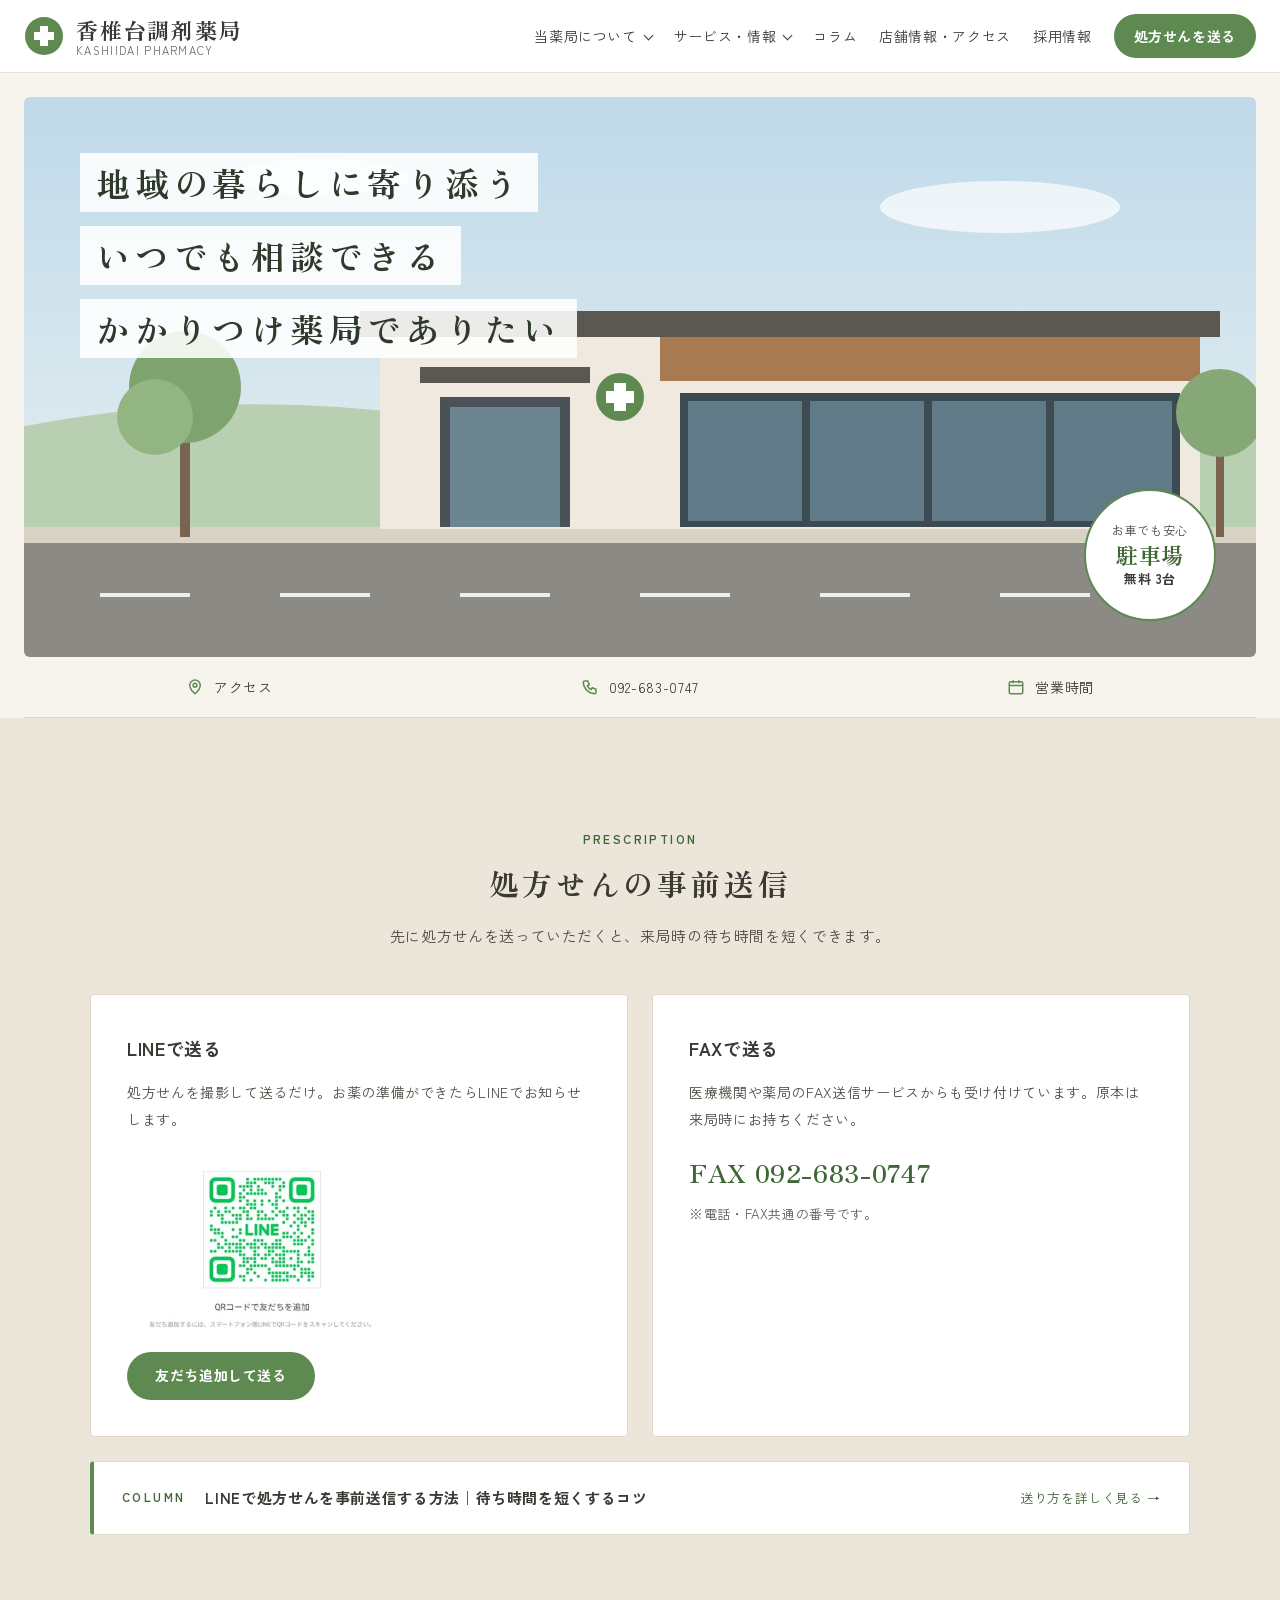
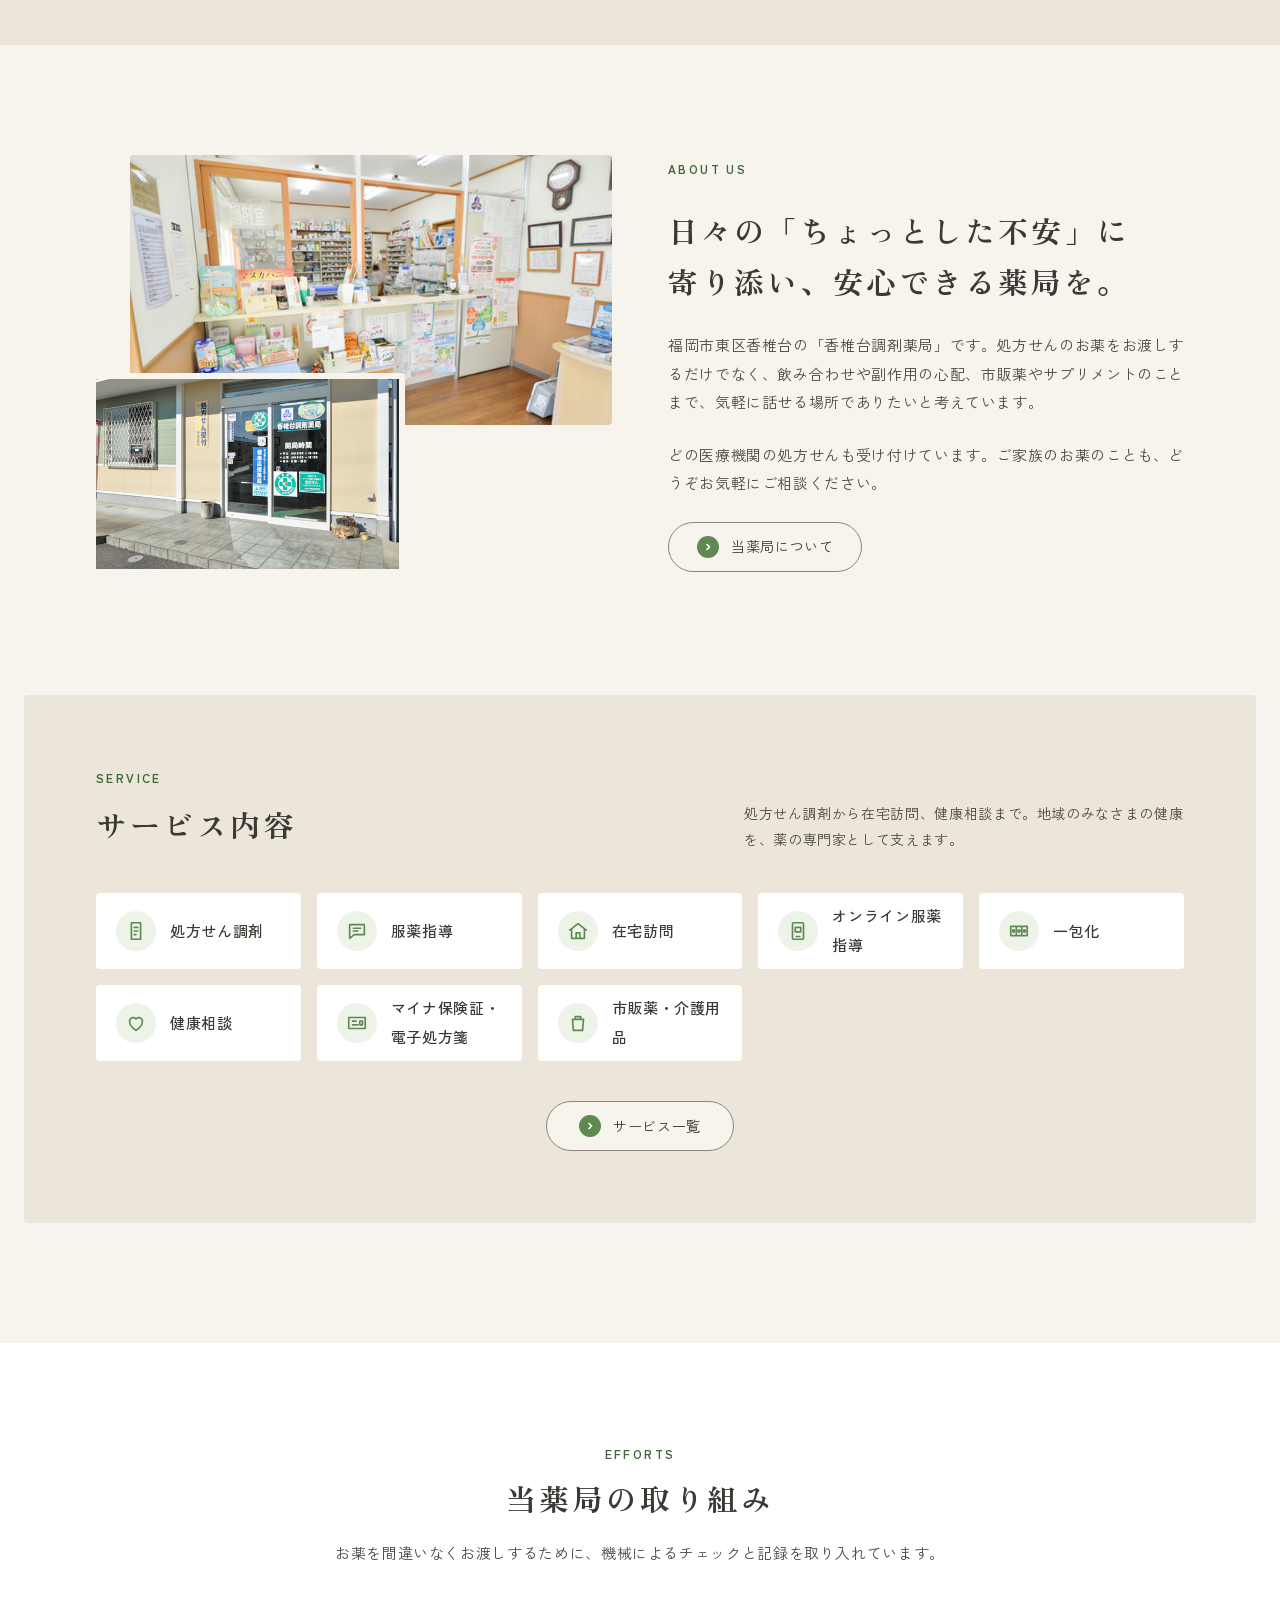
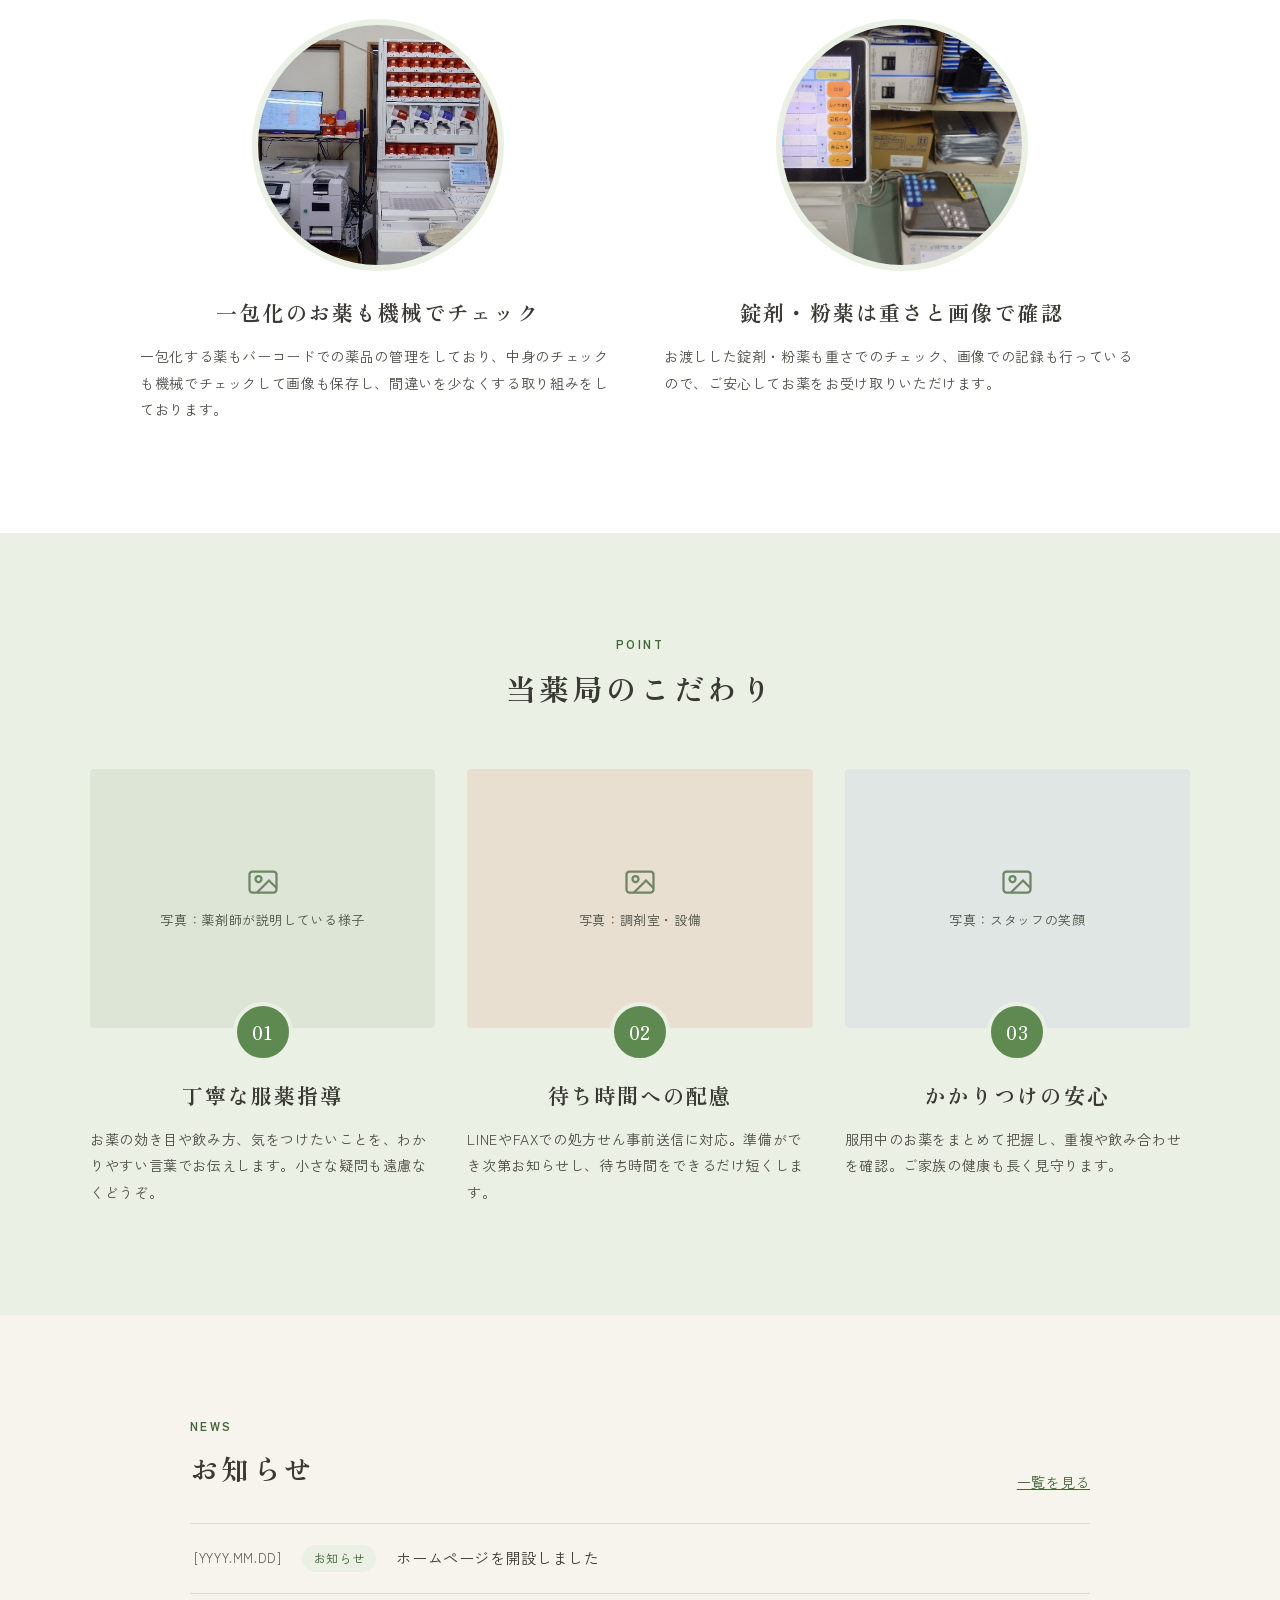
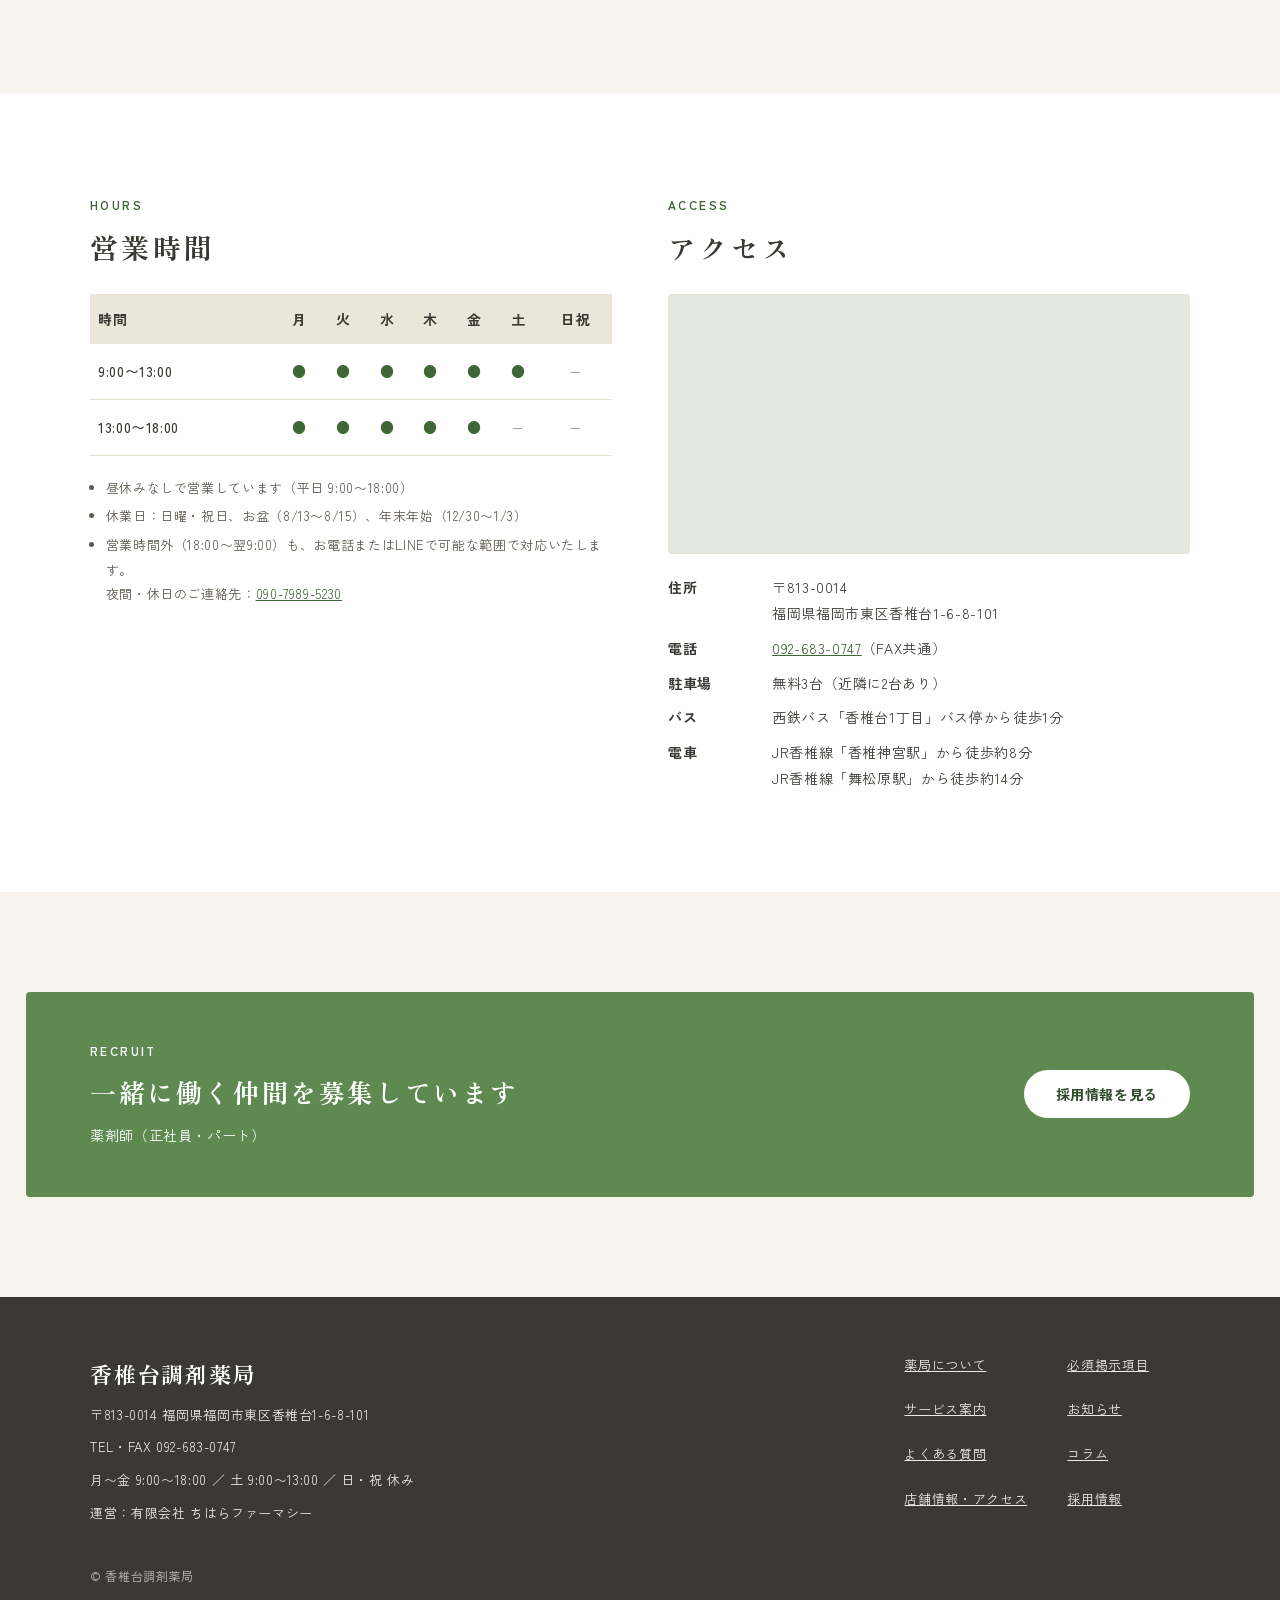
==== commit bf38a9e5: "複数ページ構成に変更、先方の修正依頼を反映 - 処方せんの事前送信をトップの上部へ移動、LINEのQRとコラム誘導を追加 - 「当薬局の取り組み」を追加（分包機・錠剤チェックの写真を円形で表示） - " ====
--- a/index.html
+++ b/index.html
@@ -4,6 +4,7 @@
 <meta charset="utf-8">
 <meta name="viewport" content="width=device-width, initial-scale=1">
 <title>香椎台調剤薬局｜福岡市東区香椎台の調剤薬局</title>
+<meta name="description" content="福岡市東区香椎台の調剤薬局。全国の処方せんを受付、LINE・FAXでの処方せん事前送信、在宅訪問、オンライン服薬指導に対応しています。">
 <link rel="preconnect" href="https://fonts.googleapis.com">
 <link href="https://fonts.googleapis.com/css2?family=Zen+Old+Mincho:wght@500;700&family=Zen+Kaku+Gothic+New:wght@400;500;700&display=swap" rel="stylesheet">
 <link rel="stylesheet" href="css/style.css">
@@ -15,7 +16,7 @@
   <!-- Header -->
   <header class="site-header">
     <div class="site-header__inner">
-      <a href="#top" class="logo">
+      <a href="index.html" class="logo">
         <svg width="40" height="40" viewBox="0 0 40 40" aria-hidden="true"><circle cx="20" cy="20" r="19" fill="var(--accent)"></circle><path d="M16 10h8v6h6v8h-6v6h-8v-6h-6v-8h6z" fill="#FFFFFF"></path></svg>
         <span class="logo__text">
           <span class="logo__name">香椎台調剤薬局</span>
@@ -28,14 +29,25 @@
         <span class="menu-toggle__bar"></span>
       </button>
       <nav id="global-nav" aria-label="メインメニュー" class="global-nav">
-        <a href="#about">当薬局について</a>
-        <a href="#service">サービス</a>
-        <a href="#prescription">処方せん送信</a>
-        <a href="#hours">営業時間</a>
-        <a href="#access">アクセス</a>
-        <a href="#news">お知らせ</a>
-        <a href="#recruit">採用情報</a>
-        <a href="#prescription" class="global-nav__cta">処方せんを送る</a>
+        <div class="nav-group">
+          <a href="about.html" class="nav-group__label">当薬局について</a>
+          <div class="nav-group__menu">
+            <a href="about.html">薬局について</a>
+            <a href="notices.html">必須掲示項目</a>
+          </div>
+        </div>
+        <div class="nav-group">
+          <a href="services.html" class="nav-group__label">サービス・情報</a>
+          <div class="nav-group__menu">
+            <a href="services.html">サービス案内</a>
+            <a href="news.html">お知らせ</a>
+            <a href="faq.html">よくある質問</a>
+          </div>
+        </div>
+        <a href="column.html">コラム</a>
+        <a href="access.html">店舗情報・アクセス</a>
+        <a href="recruit.html">採用情報</a>
+        <a href="index.html#prescription" class="global-nav__cta">処方せんを送る</a>
       </nav>
     </div>
   </header>
@@ -75,25 +87,47 @@
     </div>
   </div>
 
+  <!-- Prescription send -->
+  <section id="prescription" class="prescription">
+    <div class="prescription__grid">
+      <div class="prescription__head">
+        <p class="eyebrow">PRESCRIPTION</p>
+        <h2 class="section-title">処方せんの事前送信</h2>
+        <p class="text">先に処方せんを送っていただくと、来局時の待ち時間を短くできます。</p>
+      </div>
+      <div class="send-card">
+        <h3 class="send-card__title">LINEで送る</h3>
+        <p class="send-card__text">処方せんを撮影して送るだけ。お薬の準備ができたらLINEでお知らせします。</p>
+        <img src="images/line.jpg" alt="香椎台調剤薬局 公式LINEの友だち追加用QRコード" class="send-card__qr" width="369" height="271">
+        <a href="#prescription" class="btn-primary">友だち追加して送る</a>
+      </div>
+      <div class="send-card">
+        <h3 class="send-card__title">FAXで送る</h3>
+        <p class="send-card__text">医療機関や薬局のFAX送信サービスからも受け付けています。原本は来局時にお持ちください。</p>
+        <p class="send-card__fax">FAX 092-683-0747</p>
+        <p class="send-card__note">※電話・FAX共通の番号です。</p>
+      </div>
+      <a href="column/line-shohousen.html" class="column-banner">
+        <span class="column-banner__label">COLUMN</span>
+        <span class="column-banner__title">LINEで処方せんを事前送信する方法｜待ち時間を短くするコツ</span>
+        <span class="column-banner__more">送り方を詳しく見る</span>
+      </a>
+    </div>
+  </section>
+
   <!-- About -->
   <section id="about" class="about">
     <div class="about__grid">
       <div class="about__photos">
-        <div class="photo-placeholder about__photo-main">
-          <svg width="40" height="40" viewBox="0 0 24 24" fill="none" stroke="#6E8566" stroke-width="1.5" aria-hidden="true"><rect x="3" y="5" width="18" height="14" rx="2"></rect><circle cx="9" cy="10" r="2"></circle><path d="M21 16l-5-5-8 8"></path></svg>
-          写真：カウンターでの服薬指導の様子
-        </div>
-        <div class="photo-placeholder about__photo-sub">
-          <svg width="36" height="36" viewBox="0 0 24 24" fill="none" stroke="#8A7B66" stroke-width="1.5" aria-hidden="true"><rect x="3" y="5" width="18" height="14" rx="2"></rect><circle cx="9" cy="10" r="2"></circle><path d="M21 16l-5-5-8 8"></path></svg>
-          写真：明るい待合スペース
-        </div>
+        <img src="images/pharmacy3.jpg" alt="香椎台調剤薬局の店内" class="about__photo-main" width="600" height="337">
+        <img src="images/pharmacy2.jpg" alt="香椎台調剤薬局の入口" class="about__photo-sub" width="600" height="337">
       </div>
       <div class="about__body">
         <p class="eyebrow">ABOUT US</p>
         <h2 class="section-title about__title">日々の「ちょっとした不安」に<br>寄り添い、安心できる薬局を。</h2>
         <p class="text">福岡市東区香椎台の「香椎台調剤薬局」です。処方せんのお薬をお渡しするだけでなく、飲み合わせや副作用の心配、市販薬やサプリメントのことまで、気軽に話せる場所でありたいと考えています。</p>
         <p class="text">どの医療機関の処方せんも受け付けています。ご家族のお薬のことも、どうぞお気軽にご相談ください。</p>
-        <a href="#about" class="btn-outline">
+        <a href="about.html" class="btn-outline">
           <span class="btn-outline__icon"><svg width="12" height="12" viewBox="0 0 24 24" fill="none" stroke="#FFFFFF" stroke-width="3" aria-hidden="true"><path d="M9 6l6 6-6 6"></path></svg></span>
           当薬局について
         </a>
@@ -162,10 +196,33 @@
           </div>
       </div>
       <div class="services__more">
-        <a href="#service" class="btn-outline">
+        <a href="services.html" class="btn-outline">
           <span class="btn-outline__icon"><svg width="12" height="12" viewBox="0 0 24 24" fill="none" stroke="#FFFFFF" stroke-width="3" aria-hidden="true"><path d="M9 6l6 6-6 6"></path></svg></span>
           サービス一覧
         </a>
+      </div>
+    </div>
+  </section>
+
+  <!-- Efforts -->
+  <section class="efforts">
+    <div class="efforts__inner">
+      <div class="efforts__head">
+        <p class="eyebrow">EFFORTS</p>
+        <h2 class="section-title section-title--spaced">当薬局の取り組み</h2>
+        <p class="text">お薬を間違いなくお渡しするために、機械によるチェックと記録を取り入れています。</p>
+      </div>
+      <div class="effort-list">
+          <article class="effort">
+            <img src="images/bunpou-ki1.jpg" alt="一包化に使う分包機とチェック用の機械" class="effort__img" width="535" height="475">
+            <h3 class="effort__title">一包化のお薬も機械でチェック</h3>
+            <p class="effort__text">一包化する薬もバーコードでの薬品の管理をしており、中身のチェックも機械でチェックして画像も保存し、間違いを少なくする取り組みをしております。</p>
+          </article>
+          <article class="effort">
+            <img src="images/jyouzai1.jpg" alt="錠剤の重さを量って記録する調剤チェックシステム" class="effort__img effort__img--right" width="796" height="597">
+            <h3 class="effort__title">錠剤・粉薬は重さと画像で確認</h3>
+            <p class="effort__text">お渡しした錠剤・粉薬も重さでのチェック、画像での記録も行っているので、ご安心してお薬をお受け取りいただけます。</p>
+          </article>
       </div>
     </div>
   </section>
@@ -217,53 +274,17 @@
           <p class="eyebrow">NEWS</p>
           <h2 class="section-title section-title--sm section-title--spaced">お知らせ</h2>
         </div>
-        <a href="#news" class="news__more">一覧を見る</a>
+        <a href="news.html" class="news__more">一覧を見る</a>
       </div>
       <ul class="news-list">
           <li>
-            <a href="#news">
+            <div class="news-list__row">
               <span class="news-list__date">[YYYY.MM.DD]</span>
               <span class="news-list__tag">お知らせ</span>
-              <span>[年末年始の営業日についてのお知らせ]</span>
-            </a>
-          </li>
-          <li>
-            <a href="#news">
-              <span class="news-list__date">[YYYY.MM.DD]</span>
-              <span class="news-list__tag">健康情報</span>
-              <span>[季節の健康情報の記事タイトル]</span>
-            </a>
-          </li>
-          <li>
-            <a href="#news">
-              <span class="news-list__date">[YYYY.MM.DD]</span>
-              <span class="news-list__tag">お知らせ</span>
-              <span>[お知らせのタイトル]</span>
-            </a>
+              <span>ホームページを開設しました</span>
+            </div>
           </li>
       </ul>
-    </div>
-  </section>
-
-  <!-- Prescription send -->
-  <section id="prescription" class="prescription">
-    <div class="prescription__grid">
-      <div class="prescription__head">
-        <p class="eyebrow">PRESCRIPTION</p>
-        <h2 class="section-title">処方せんの事前送信</h2>
-        <p class="text">先に処方せんを送っていただくと、来局時の待ち時間を短くできます。</p>
-      </div>
-      <div class="send-card">
-        <h3 class="send-card__title">LINEで送る</h3>
-        <p class="send-card__text">処方せんを撮影して送るだけ。お薬の準備ができたらLINEでお知らせします。</p>
-        <a href="#prescription" class="btn-primary">友だち追加して送る</a>
-      </div>
-      <div class="send-card">
-        <h3 class="send-card__title">FAXで送る</h3>
-        <p class="send-card__text">医療機関や薬局のFAX送信サービスからも受け付けています。原本は来局時にお持ちください。</p>
-        <p class="send-card__fax">FAX 092-683-0747</p>
-        <p class="send-card__note">※電話・FAX共通の番号です。</p>
-      </div>
     </div>
   </section>
 
@@ -320,71 +341,15 @@
     </div>
   </section>
 
-  <!-- Pharmacy information -->
-  <section id="info" class="info">
-    <div class="info__inner">
-      <div class="info__head">
-        <p class="eyebrow">INFORMATION</p>
-        <h2 class="section-title section-title--spaced">薬局のご案内</h2>
-      </div>
-      <dl class="info-table">
-        <div class="info-table__row">
-          <dt>薬剤師</dt>
-          <dd>常勤2名・非常勤2名</dd>
-        </div>
-        <div class="info-table__row">
-          <dt>取扱医薬品</dt>
-          <dd>医療用医薬品 約1,350品目／一般用医薬品 約60品目<br>健康食品・介護用品も取り扱っています</dd>
-        </div>
-        <div class="info-table__row">
-          <dt>調剤への対応</dt>
-          <dd>一包化、無菌製剤、麻薬調剤、漢方（煎じ薬）、薬局製剤</dd>
-        </div>
-        <div class="info-table__row">
-          <dt>在宅医療</dt>
-          <dd>ご自宅・施設への訪問による服薬管理・指導を行っています</dd>
-        </div>
-        <div class="info-table__row">
-          <dt>保険証・処方箋</dt>
-          <dd>マイナ保険証、電子処方箋に対応</dd>
-        </div>
-        <div class="info-table__row">
-          <dt>ご相談方法</dt>
-          <dd>店頭（個室カウンターあり）、電話、メール、SMS、LINE<br>LINEによるオンライン服薬指導にも対応しています</dd>
-        </div>
-        <div class="info-table__row">
-          <dt>お支払い方法</dt>
-          <dd>現金、クレジットカード（VISA・Mastercard・JCB・AMEX・Diners・DISCOVER・銀聯）、交通系電子マネー、楽天Edy、iD、QUICPay</dd>
-        </div>
-        <div class="info-table__row">
-          <dt>バリアフリー</dt>
-          <dd>車椅子でご利用いただけます（スロープ・手すり・多目的トイレ・車椅子対応駐車場あり）<br>筆談・画面表示など、耳の不自由な方への対応も行っています</dd>
-        </div>
-        <div class="info-table__row">
-          <dt>その他</dt>
-          <dd>お薬の配送（ゆうパック・送料はご負担）、緊急避妊薬のご相談、新型コロナ抗原検査キットの販売</dd>
-        </div>
-        <div class="info-table__row">
-          <dt>メール</dt>
-          <dd><a href="mailto:kasiidai_pharmacy@yahoo.co.jp">kasiidai_pharmacy@yahoo.co.jp</a></dd>
-        </div>
-        <div class="info-table__row">
-          <dt>運営</dt>
-          <dd>有限会社 ちはらファーマシー（管理薬剤師：小西 秀平）</dd>
-        </div>
-      </dl>
-    </div>
-  </section>
-
   <!-- Recruit banner -->
   <section id="recruit" class="recruit">
     <div class="recruit__banner">
       <div>
         <p class="eyebrow">RECRUIT</p>
         <h2 class="section-title recruit__title">一緒に働く仲間を募集しています</h2>
-        <p class="recruit__text">薬剤師・医療事務スタッフ</p>
-      </div>
-      <a href="#recruit" class="btn-primary">採用情報を見る</a>
+        <p class="recruit__text">薬剤師（正社員・パート）</p>
+      </div>
+      <a href="recruit.html" class="btn-primary">採用情報を見る</a>
     </div>
   </section>
 
@@ -399,14 +364,14 @@
         <span>運営：有限会社 ちはらファーマシー</span>
       </div>
       <nav aria-label="フッターメニュー" class="footer-nav">
-        <a href="#about">当薬局について</a>
-        <a href="#service">サービス</a>
-        <a href="#prescription">処方せん送信</a>
-        <a href="#hours">営業時間</a>
-        <a href="#access">アクセス</a>
-        <a href="#info">薬局のご案内</a>
-        <a href="#news">お知らせ</a>
-        <a href="#recruit">採用情報</a>
+        <a href="about.html">薬局について</a>
+        <a href="notices.html">必須掲示項目</a>
+        <a href="services.html">サービス案内</a>
+        <a href="news.html">お知らせ</a>
+        <a href="faq.html">よくある質問</a>
+        <a href="column.html">コラム</a>
+        <a href="access.html">店舗情報・アクセス</a>
+        <a href="recruit.html">採用情報</a>
       </nav>
     </div>
     <p class="site-footer__copy">© 香椎台調剤薬局</p>
--- a/css/style.css
+++ b/css/style.css
@@ -146,6 +146,45 @@
   color:#3A3934;
   text-decoration:none;
 }
+.global-nav a[aria-current="page"]{color:#3F6636;font-weight:700}
+
+/* ドロップダウン（PC：ホバー・フォーカスで表示） */
+.nav-group{position:relative}
+.nav-group__label::after{
+  content:"";
+  display:inline-block;
+  width:6px;
+  height:6px;
+  margin:0 0 3px 8px;
+  border-right:1.5px solid currentColor;
+  border-bottom:1.5px solid currentColor;
+  transform:rotate(45deg);
+}
+.nav-group__menu{
+  position:absolute;
+  top:100%;
+  left:-20px;
+  z-index:10;
+  min-width:190px;
+  padding:10px 0;
+  background:#FFFFFF;
+  border:1px solid #E6E0D4;
+  border-radius:4px;
+  box-shadow:0 8px 24px rgba(58,57,52,0.08);
+  display:flex;
+  flex-direction:column;
+  visibility:hidden;
+  opacity:0;
+  transition:opacity .15s,visibility .15s;
+}
+.nav-group__menu a{padding:8px 20px}
+.nav-group__menu a:hover{background:#F2F5EE}
+.nav-group:hover .nav-group__menu,
+.nav-group:focus-within .nav-group__menu{
+  visibility:visible;
+  opacity:1;
+}
+
 .global-nav .global-nav__cta{
   display:inline-flex;
   align-items:center;
@@ -285,14 +324,19 @@
   position:relative;
   min-height:420px;
 }
+.about__photo-main,
+.about__photo-sub{
+  display:block;
+  object-fit:cover;
+  border-radius:4px;
+}
 .about__photo-main{
   position:absolute;
   top:0;
   left:40px;
-  right:0;
+  width:calc(100% - 40px);
   height:270px;
   background:#DCE5D6;
-  color:#4A5A44;
 }
 .about__photo-sub{
   position:absolute;
@@ -302,7 +346,6 @@
   height:190px;
   background:#E8DFD0;
   border:6px solid #F7F4EE;
-  color:#5E5446;
 }
 .about__body{
   display:flex;
@@ -449,7 +492,7 @@
   max-width:1100px;
   margin:0 auto;
   display:grid;
-  grid-template-columns:repeat(auto-fit,minmax(min(300px,100%),1fr));
+  grid-template-columns:repeat(auto-fit,minmax(min(400px,100%),1fr));
   gap:24px;
 }
 .prescription__head{
@@ -490,6 +533,44 @@
   font-weight:700;
   color:#3F6636;
 }
+.send-card__qr{
+  display:block;
+  width:100%;
+  max-width:260px;
+  height:auto;
+}
+
+/* LINEコラムへの誘導バナー */
+.column-banner{
+  grid-column:1 / -1;
+  display:flex;
+  flex-wrap:wrap;
+  align-items:center;
+  gap:8px 20px;
+  padding:22px 28px;
+  background:#FFFFFF;
+  border:1px solid #E0D9CB;
+  border-left:4px solid var(--accent);
+  border-radius:4px;
+  color:#3A3934;
+  text-decoration:none;
+}
+.column-banner__label{
+  font-size:12px;
+  font-weight:700;
+  letter-spacing:0.2em;
+  color:#3F6636;
+}
+.column-banner__title{
+  flex:1 1 320px;
+  font-weight:700;
+  font-size:15px;
+}
+.column-banner__more{
+  font-size:13px;
+  color:#3F6636;
+}
+.column-banner__more::after{content:" →"}
 
 /* ---------- Hours + Access ---------- */
 .hours{
@@ -592,10 +673,7 @@
 }
 
 /* ---------- News ---------- */
-.news{
-  background:#FFFFFF;
-  padding:100px 24px;
-}
+.news{padding:100px 24px}
 .news__inner{
   max-width:900px;
   margin:0 auto;
@@ -616,7 +694,8 @@
   border-top:1px solid #E0D9CB;
 }
 .news-list li{border-bottom:1px solid #E0D9CB}
-.news-list a{
+.news-list a,
+.news-list__row{
   display:flex;
   flex-wrap:wrap;
   align-items:center;
@@ -639,7 +718,7 @@
 }
 
 /* ---------- Recruit ---------- */
-.recruit{padding:0 24px 100px}
+.recruit{padding:100px 24px}
 .recruit__banner{
   max-width:1100px;
   margin:0 auto;
@@ -708,6 +787,449 @@
   margin:40px auto 0;
   font-size:12px;
   color:#BDB8AD;
+}
+
+/* ---------- Efforts (当薬局の取り組み) ---------- */
+.efforts{
+  background:#FFFFFF;
+  padding:100px 24px 110px;
+}
+.efforts__inner{
+  max-width:1000px;
+  margin:0 auto;
+}
+.efforts__head{
+  text-align:center;
+  margin-bottom:52px;
+}
+.efforts__head .section-title{margin-bottom:12px}
+.effort-list{
+  display:grid;
+  grid-template-columns:repeat(auto-fit,minmax(min(360px,100%),1fr));
+  gap:48px;
+}
+.effort{
+  display:flex;
+  flex-direction:column;
+  align-items:center;
+}
+/* 四角い写真を円形に切り抜いて表示 */
+.effort__img{
+  display:block;
+  width:240px;
+  height:240px;
+  border-radius:50%;
+  object-fit:cover;
+  border:6px solid #EAF0E4;
+}
+.effort__img--right{object-position:78% 50%} /* 計量器と画面が写る位置に寄せる */
+.effort__title{
+  margin:22px 0 10px;
+  font-family:'Zen Old Mincho',serif;
+  font-size:21px;
+  font-weight:700;
+  letter-spacing:0.1em;
+  text-align:center;
+}
+.effort__text{
+  margin:0;
+  font-size:14px;
+  color:#4D4A43;
+}
+
+/* ---------- Column ---------- */
+.column-list{
+  display:grid;
+  grid-template-columns:repeat(auto-fit,minmax(min(300px,100%),1fr));
+  gap:20px;
+}
+.column-card{
+  display:flex;
+  flex-direction:column;
+  gap:10px;
+  padding:28px;
+  background:#FFFFFF;
+  border:1px solid #E0D9CB;
+  border-radius:4px;
+  color:#3A3934;
+  text-decoration:none;
+}
+.column-card:hover{border-color:var(--accent)}
+.column-card__cat{
+  align-self:flex-start;
+  font-size:12px;
+  padding:2px 12px;
+  border-radius:999px;
+  background:#EAF0E4;
+  color:#3F6636;
+}
+.column-card__title{
+  font-weight:700;
+  font-size:16px;
+  line-height:1.7;
+}
+.column-card__lead{
+  font-size:13px;
+  color:#5E5A51;
+}
+
+/* ---------- 下層ページ共通 ---------- */
+.page-hero{
+  background:#EAF0E4;
+  padding:64px 24px 48px;
+}
+.page-hero__inner{
+  max-width:1100px;
+  margin:0 auto;
+}
+.page-hero__title{margin:6px 0 18px}
+.breadcrumb{
+  list-style:none;
+  margin:0;
+  padding:0;
+  display:flex;
+  flex-wrap:wrap;
+  gap:4px 0;
+  font-size:12px;
+  color:#5E5A51;
+}
+.breadcrumb li + li::before{
+  content:"›";
+  margin:0 10px;
+}
+.content{padding:80px 24px}
+.content--tint{background:#FFFFFF}
+.content--photo{padding-bottom:0}
+.content__inner{
+  max-width:900px;
+  margin:0 auto;
+  display:flex;
+  flex-direction:column;
+  gap:20px;
+}
+.content__inner--wide{max-width:1100px}
+.content__head{margin-bottom:8px}
+.content__lead{margin-bottom:12px}
+.content__note{
+  margin:12px 0 0;
+  font-size:13px;
+  color:#5E5A51;
+}
+.content__links{
+  display:flex;
+  flex-wrap:wrap;
+  gap:12px;
+  margin-top:20px;
+}
+.info-table--wide .info-table__row{grid-template-columns:minmax(0,320px) 1fr}
+.info-table__pay{
+  display:block;
+  width:100%;
+  max-width:340px;
+  height:auto;
+  margin:12px 0;
+  border:1px solid #E0D9CB;
+}
+.info-table__sub{
+  display:block;
+  font-size:13px;
+}
+
+/* 番号付きの手順 */
+.steps{
+  list-style:none;
+  counter-reset:step;
+  margin:0;
+  padding:0;
+  display:flex;
+  flex-direction:column;
+  gap:12px;
+}
+.steps li{
+  counter-increment:step;
+  position:relative;
+  padding-left:44px;
+}
+.steps li::before{
+  content:counter(step);
+  position:absolute;
+  left:0;
+  top:2px;
+  width:30px;
+  height:30px;
+  border-radius:50%;
+  background:var(--accent);
+  color:#FFFFFF;
+  font-size:14px;
+  font-weight:700;
+  line-height:30px;
+  text-align:center;
+}
+.steps--card li{
+  padding:16px 20px 16px 64px;
+  background:#F7F4EE;
+  border-radius:4px;
+  font-size:14px;
+}
+.steps--card li::before{left:20px;top:16px}
+
+/* ---------- 当薬局について ---------- */
+.greeting{
+  display:grid;
+  grid-template-columns:160px 1fr;
+  gap:40px;
+  align-items:start;
+}
+.greeting__photo{margin:0}
+/* 元画像が小さいため、表示サイズを抑えて粗さを目立たせない */
+.greeting__photo img{
+  display:block;
+  width:140px;
+  height:140px;
+  border-radius:50%;
+  object-fit:cover;
+  object-position:50% 20%;
+  border:6px solid #EAF0E4;
+}
+.greeting__body{
+  display:flex;
+  flex-direction:column;
+  gap:18px;
+}
+.greeting__title{letter-spacing:0.1em}
+.greeting__sign{
+  margin:8px 0 0;
+  text-align:right;
+  font-family:'Zen Old Mincho',serif;
+  font-size:17px;
+  font-weight:700;
+}
+.gallery{
+  list-style:none;
+  margin:0;
+  padding:0;
+  display:grid;
+  grid-template-columns:repeat(auto-fit,minmax(min(280px,100%),1fr));
+  gap:20px;
+}
+.gallery li{
+  display:flex;
+  flex-direction:column;
+  gap:8px;
+  font-size:13px;
+  color:#5E5A51;
+}
+.gallery img,
+.access-photo{
+  display:block;
+  width:100%;
+  height:auto;
+  aspect-ratio:16 / 9;
+  object-fit:cover;
+  border-radius:4px;
+}
+.access-photo{max-width:720px;margin:0 auto}
+
+/* ---------- 必須掲示項目 ---------- */
+.notice-block{
+  padding:24px 28px;
+  background:#FFFFFF;
+  border:1px solid #E0D9CB;
+  border-radius:4px;
+}
+.notice-block__title{
+  margin:0 0 8px;
+  font-size:17px;
+  color:#3F6636;
+}
+
+/* ---------- サービス案内 ---------- */
+.service-cards{
+  display:grid;
+  grid-template-columns:repeat(auto-fit,minmax(min(300px,100%),1fr));
+  gap:20px;
+}
+.service-card{
+  padding:28px;
+  background:#FFFFFF;
+  border:1px solid #E0D9CB;
+  border-radius:4px;
+}
+.service-card__num{
+  font-family:'Zen Old Mincho',serif;
+  font-size:14px;
+  font-weight:700;
+  color:#3F6636;
+}
+.service-card__title{
+  margin:4px 0 10px;
+  font-size:18px;
+}
+.service-card__text{
+  margin:0;
+  font-size:14px;
+  color:#4D4A43;
+}
+.pay-box{
+  display:grid;
+  grid-template-columns:200px 1fr;
+  grid-template-areas:"qr logo" "qr text";
+  align-items:center;
+  gap:12px 32px;
+  padding:28px;
+  background:#F7F4EE;
+  border-radius:4px;
+}
+.pay-box__logo{
+  grid-area:logo;
+  display:block;
+  width:180px;
+  height:auto;
+  align-self:end;
+}
+.pay-box__qr{
+  grid-area:qr;
+  display:block;
+  width:100%;
+  height:auto;
+  border:1px solid #E0D9CB;
+}
+.pay-box__text{
+  grid-area:text;
+  margin:0;
+  font-size:14px;
+  align-self:start;
+}
+
+/* ---------- よくある質問 ---------- */
+.faq-group + .faq-group{margin-top:32px}
+.faq-group__title{
+  margin:0 0 12px;
+  padding-left:12px;
+  border-left:4px solid var(--accent);
+  font-size:18px;
+}
+.faq{
+  background:#FFFFFF;
+  border:1px solid #E0D9CB;
+  border-radius:4px;
+}
+.faq + .faq{margin-top:8px}
+.faq__q{
+  position:relative;
+  padding:16px 48px 16px 52px;
+  font-weight:700;
+  font-size:15px;
+  cursor:pointer;
+  list-style:none;
+}
+.faq__q::-webkit-details-marker{display:none}
+.faq__q::before{
+  content:"Q";
+  position:absolute;
+  left:20px;
+  top:14px;
+  font-family:'Zen Old Mincho',serif;
+  font-size:18px;
+  color:#3F6636;
+}
+.faq__q::after{
+  content:"＋";
+  position:absolute;
+  right:20px;
+  top:16px;
+  color:#3F6636;
+}
+.faq[open] .faq__q::after{content:"−"}
+.faq__a{
+  position:relative;
+  margin:0;
+  padding:0 20px 18px 52px;
+  font-size:14px;
+  color:#4D4A43;
+}
+.faq__a::before{
+  content:"A";
+  position:absolute;
+  left:20px;
+  top:-2px;
+  font-family:'Zen Old Mincho',serif;
+  font-size:18px;
+  color:#8A7B66;
+}
+
+/* ---------- コラム記事 ---------- */
+.article{padding:64px 24px 100px}
+.article__inner{
+  max-width:780px;
+  margin:0 auto;
+}
+.article__body{
+  margin-top:24px;
+  font-size:15px;
+}
+.article__body p{margin:0 0 1.2em}
+.article__body h2{
+  margin:2.2em 0 0.8em;
+  padding-bottom:8px;
+  border-bottom:2px solid #DCE5D6;
+  font-family:'Zen Old Mincho',serif;
+  font-size:21px;
+  letter-spacing:0.08em;
+}
+.article__body ul{margin:0 0 1.2em;padding-left:1.4em}
+.article__body ul li + li{margin-top:6px}
+.article__body .steps{margin-bottom:1.2em}
+.article__figure{margin:24px 0}
+.article__figure img{
+  display:block;
+  max-width:100%;
+  height:auto;
+  margin:0 auto;
+}
+.article__figure--qr img{width:300px}
+.article__note{
+  margin:40px 0 0;
+  padding:16px 20px;
+  background:#FFFFFF;
+  border-radius:4px;
+  font-size:13px;
+  color:#5E5A51;
+}
+.article__back{
+  margin-top:40px;
+  text-align:center;
+}
+
+/* ---------- 採用情報 ---------- */
+.job{
+  padding:32px;
+  background:#FFFFFF;
+  border:1px solid #E0D9CB;
+  border-radius:4px;
+}
+.job + .job{margin-top:12px}
+.job__title{
+  margin:0 0 16px;
+  font-family:'Zen Old Mincho',serif;
+  font-size:21px;
+  letter-spacing:0.08em;
+}
+.apply{
+  margin-top:20px;
+  padding:32px;
+  background:#EAF0E4;
+  border-radius:4px;
+  text-align:center;
+}
+.apply__title{
+  margin:0 0 8px;
+  font-size:18px;
+}
+.apply__contact{
+  margin:12px 0 0;
+  font-size:16px;
+  font-weight:700;
 }
 
 /* =========================================================
@@ -736,6 +1258,27 @@
     margin:16px 0 4px;
     border-bottom:none;
   }
+  /* ドロップダウンは展開した状態で並べる */
+  .global-nav .nav-group__label{
+    padding:14px 4px 4px;
+    border-bottom:none;
+    font-size:12px;
+    font-weight:700;
+    color:#6B675E;
+  }
+  .nav-group__label::after{display:none}
+  .nav-group__menu{
+    position:static;
+    min-width:0;
+    padding:0;
+    border:none;
+    border-bottom:1px solid #E6E0D4;
+    box-shadow:none;
+    visibility:visible;
+    opacity:1;
+  }
+  .global-nav .nav-group__menu a{padding:12px 4px 12px 16px}
+  .global-nav .nav-group__menu a:last-child{border-bottom:none}
 }
 
 /* ---------- スマートフォン（〜600px）：iPhone / Android ---------- */
@@ -796,7 +1339,7 @@
   .about{padding:64px 16px 72px}
   .about__grid{gap:32px}
   .about__photos{min-height:300px}
-  .about__photo-main{left:24px;height:200px}
+  .about__photo-main{left:24px;width:calc(100% - 24px);height:200px}
   .about__photo-sub{width:64%;height:140px}
   .about__body{gap:18px}
   .about__title{font-size:clamp(19px,5.4vw,24px)}
@@ -829,7 +1372,8 @@
 
   /* News */
   .news{padding:64px 16px}
-  .news-list a{
+  .news-list a,
+  .news-list__row{
     gap:4px 12px;
     padding:16px 4px;
     font-size:14px;
@@ -845,6 +1389,8 @@
     justify-content:center;
   }
   .send-card__fax{font-size:22px}
+  .send-card__qr{display:none} /* スマホでは自分の画面を読み取れないのでボタンのみ */
+  .column-banner{padding:18px 20px}
 
   /* Hours + Access */
   .hours{padding:64px 16px}
@@ -868,8 +1414,53 @@
   }
   .access-list{grid-template-columns:64px 1fr}
 
+  /* Efforts */
+  .efforts{padding:64px 16px 72px}
+  .efforts__head{margin-bottom:36px}
+  .effort-list{gap:40px}
+  .effort__img{width:200px;height:200px}
+  .effort__title{font-size:19px}
+
+  /* Column */
+  .column-card{padding:22px 20px}
+
+  /* 下層ページ */
+  .page-hero{padding:40px 16px 32px}
+  .content{padding:56px 16px}
+  .content--photo{padding-bottom:0}
+  .info-table--wide .info-table__row{grid-template-columns:1fr}
+  .steps--card li{padding:14px 16px 14px 56px}
+  .steps--card li::before{left:14px;top:14px}
+  .greeting{
+    grid-template-columns:1fr;
+    gap:24px;
+    justify-items:center;
+  }
+  .greeting__photo img{width:120px;height:120px}
+  .notice-block{padding:20px}
+  .service-card{padding:22px 20px}
+  .pay-box{
+    grid-template-columns:1fr;
+    grid-template-areas:"logo" "text" "qr";
+    justify-items:center;
+    padding:24px 16px;
+    text-align:center;
+  }
+  .pay-box__qr{max-width:220px}
+  .faq__q{padding:14px 40px 14px 44px;font-size:14px}
+  .faq__q::before{left:16px;top:12px}
+  .faq__q::after{right:14px;top:14px}
+  .faq__a{padding:0 16px 16px 44px}
+  .faq__a::before{left:16px}
+  .article{padding:40px 16px 72px}
+  .article__body{font-size:14px}
+  .article__body h2{font-size:19px}
+  .job{padding:24px 16px}
+  .job__title{font-size:18px}
+  .apply{padding:24px 16px}
+
   /* Recruit */
-  .recruit{padding:0 16px 64px}
+  .recruit{padding:64px 16px}
   .recruit__banner{padding:36px 20px}
   .recruit__title{
     font-size:18px;
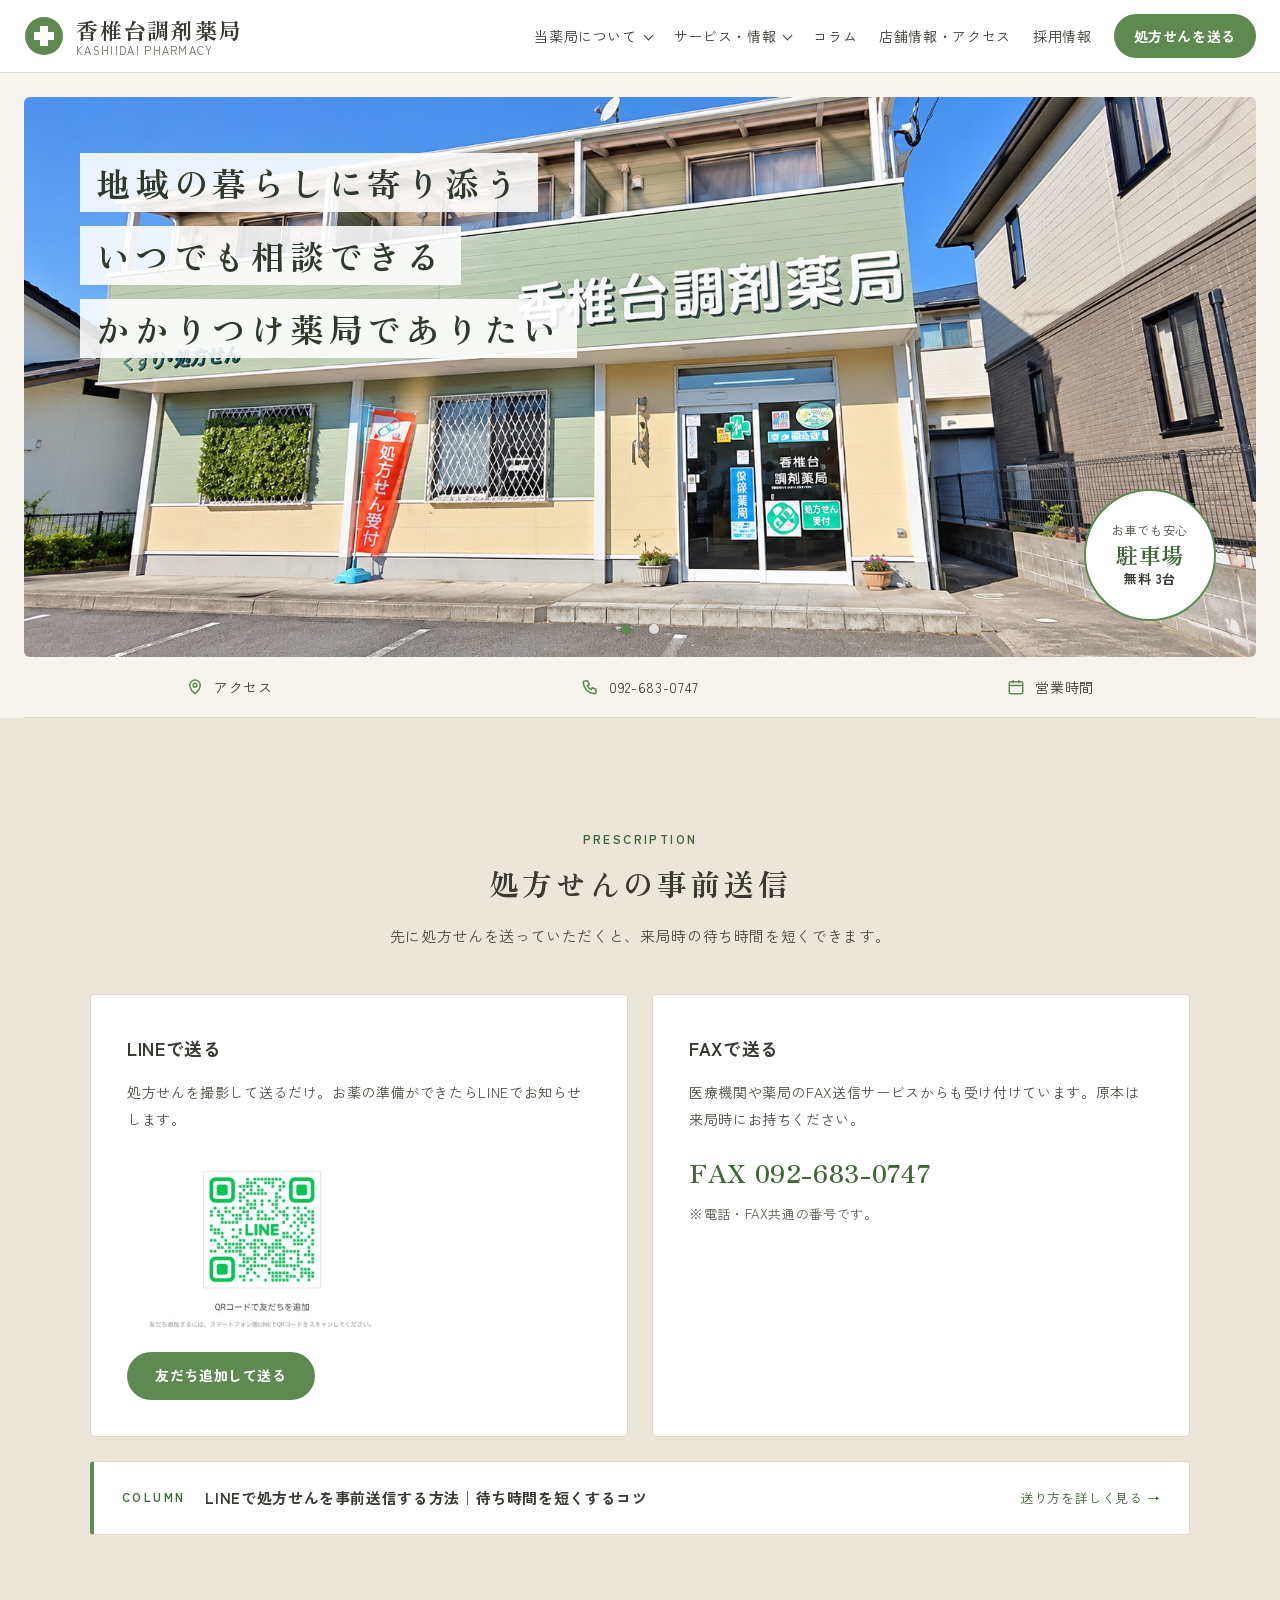
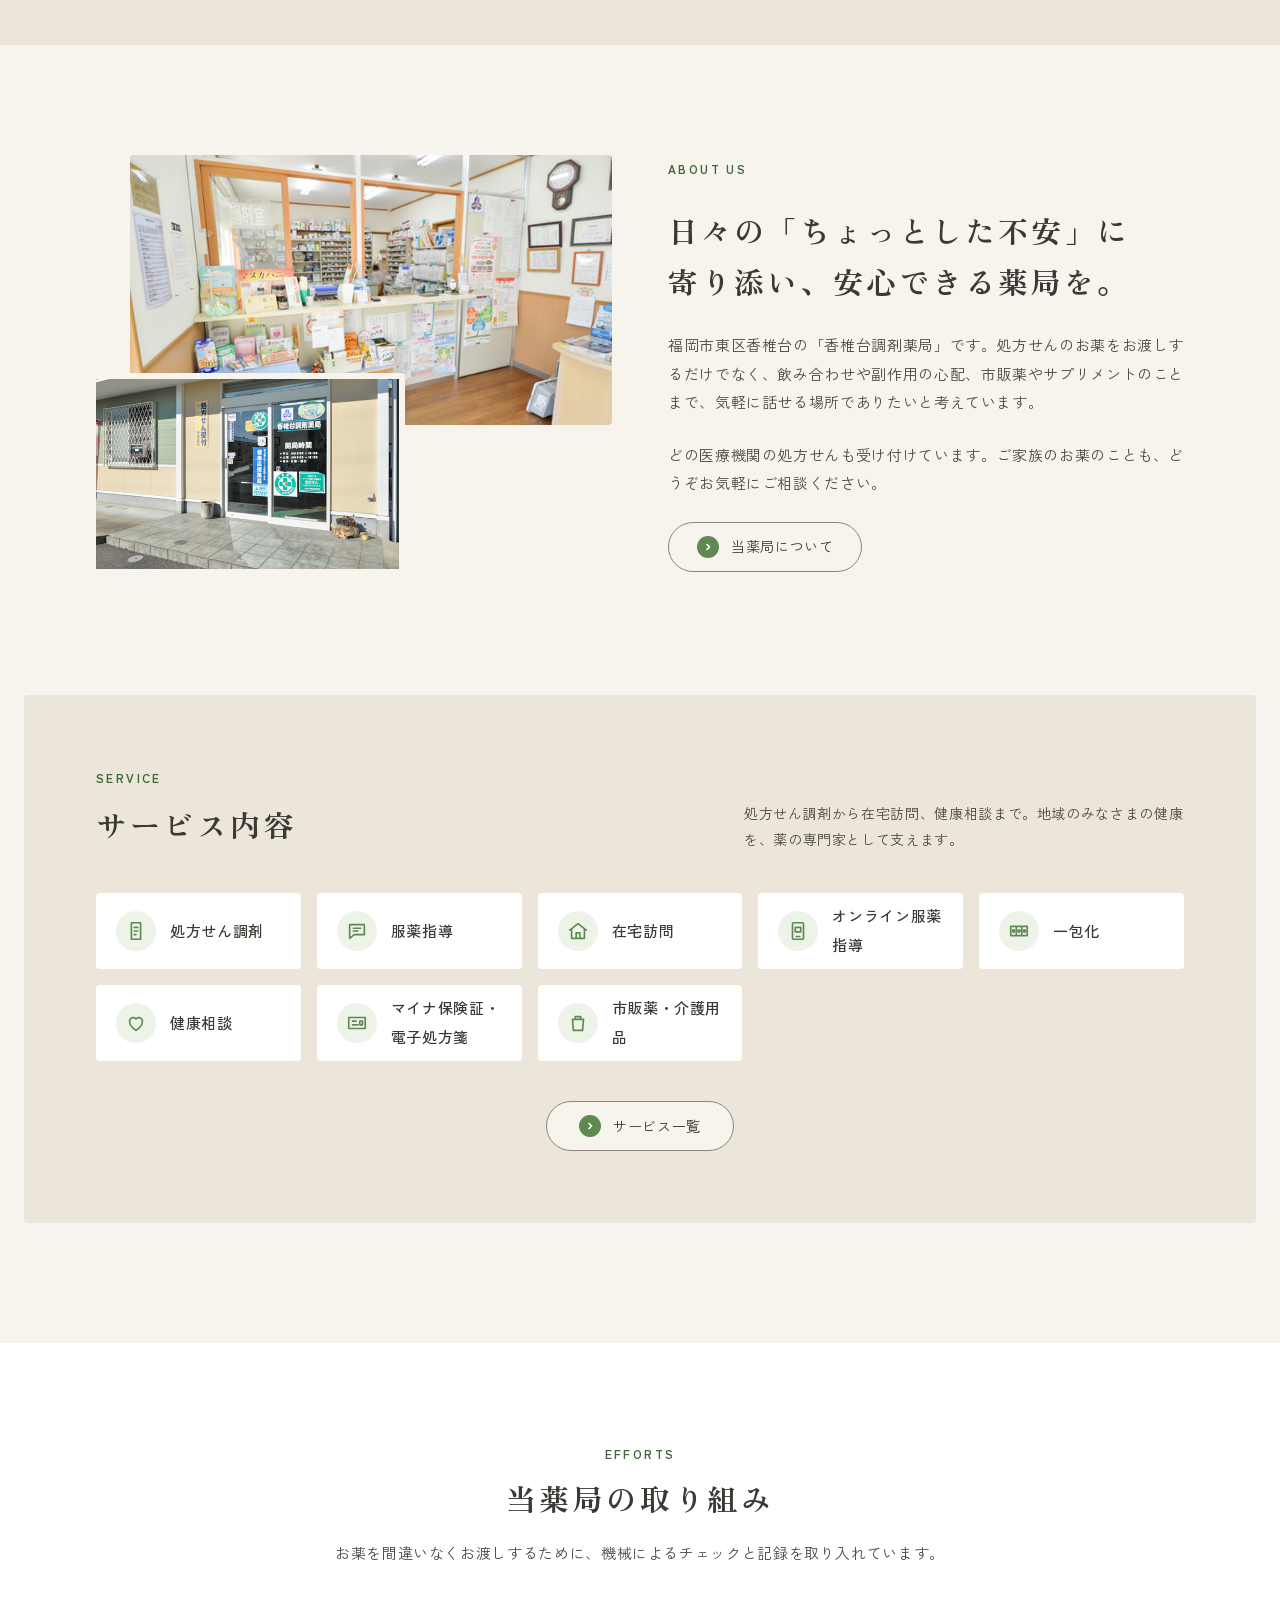
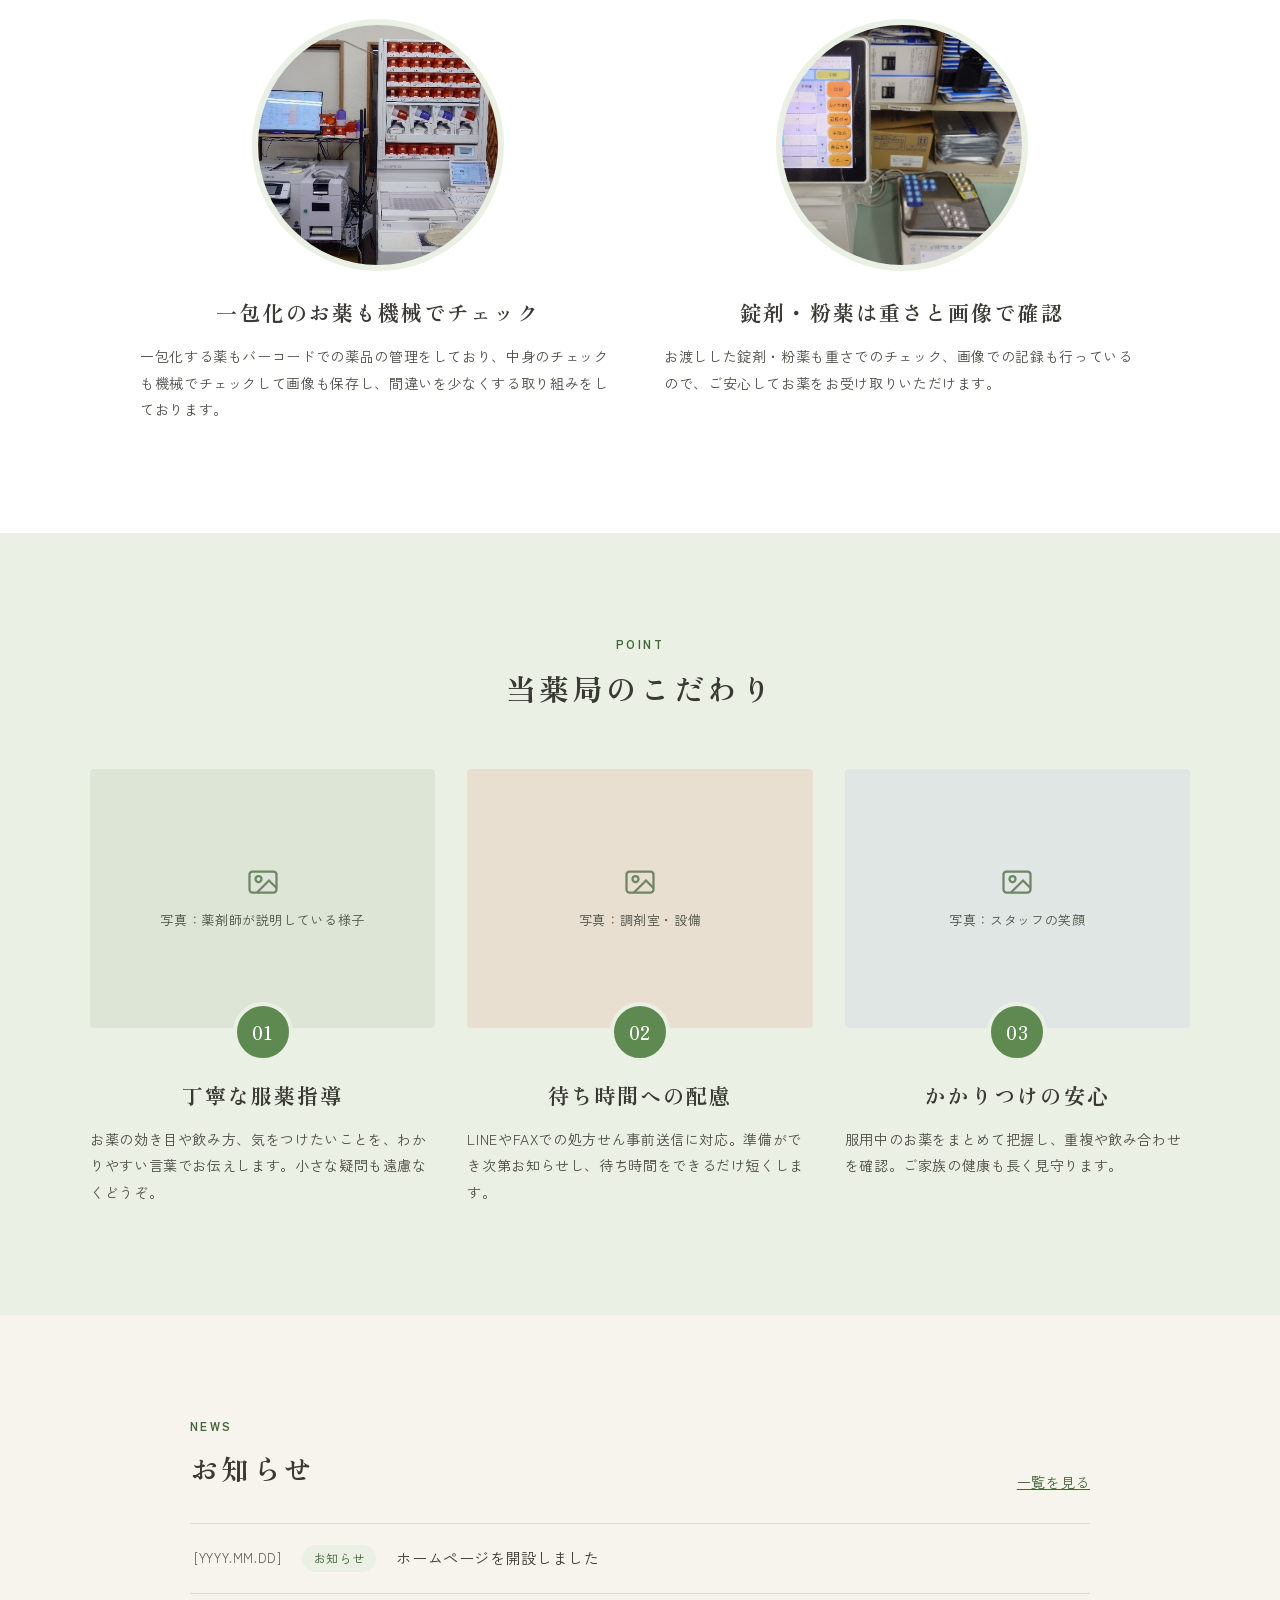
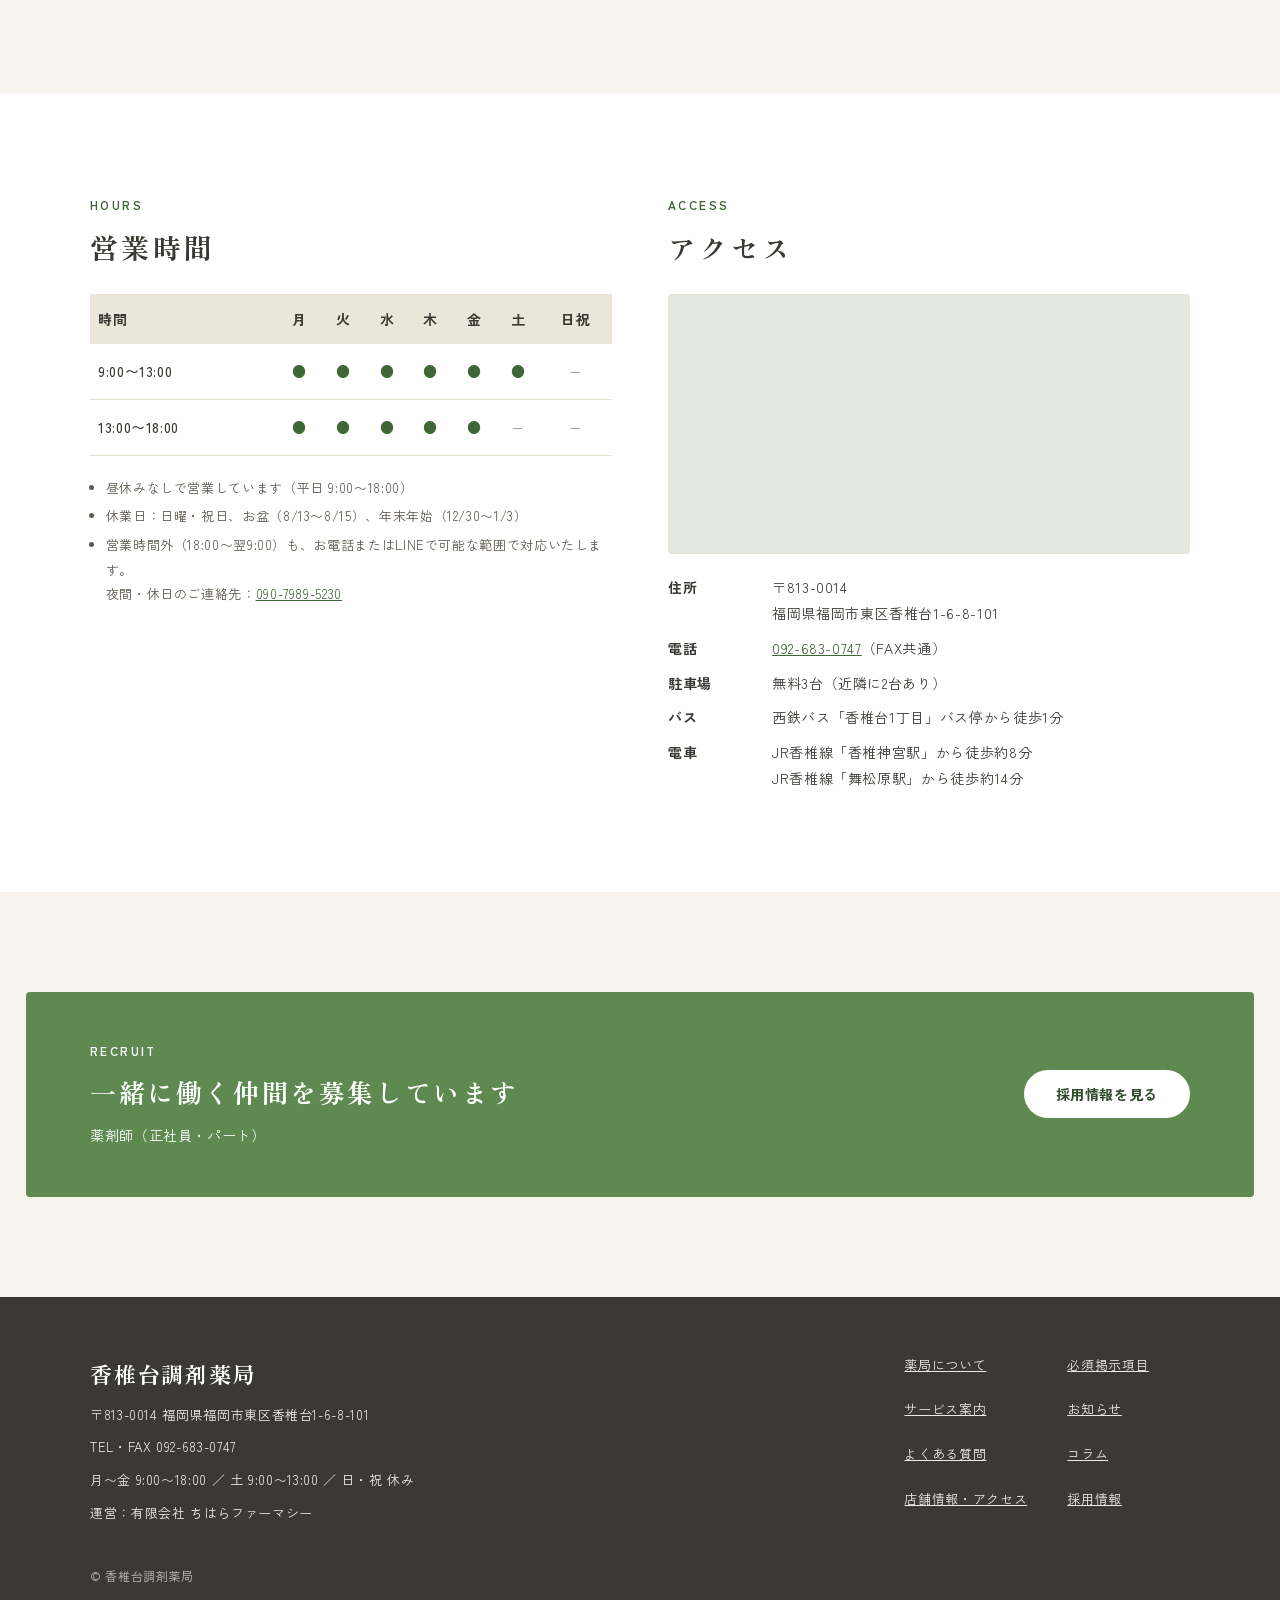
==== commit d707b88f: "トップ画像をスライド化、LINE友だち追加ボタンにリンクを設定 - ヒーローを店舗外観（pharmacy1）とLINEコラム誘導（pharmacy4）の2枚スライドに変更 - 6秒ごとに自動で切り替え" ====
--- a/index.html
+++ b/index.html
@@ -54,17 +54,33 @@
 
   <!-- Hero -->
   <section id="top" class="hero">
-    <div class="hero__inner">
-      <img src="images/hero.svg" alt="香椎台調剤薬局の外観" class="hero__img">
-      <div class="hero__copy">
-        <span>地域の暮らしに寄り添う</span>
-        <span>いつでも相談できる</span>
-        <span>かかりつけ薬局でありたい</span>
-      </div>
-      <div class="hero__badge">
-        <span class="hero__badge-lead">お車でも安心</span>
-        <span class="hero__badge-title">駐車場</span>
-        <span class="hero__badge-count">無料 3台</span>
+    <div class="hero__inner" data-hero-slider>
+      <div class="hero__track">
+        <div class="hero__slide">
+          <img src="images/pharmacy1.jpg" alt="香椎台調剤薬局の外観" class="hero__img">
+          <div class="hero__copy">
+            <span>地域の暮らしに寄り添う</span>
+            <span>いつでも相談できる</span>
+            <span>かかりつけ薬局でありたい</span>
+          </div>
+          <div class="hero__badge">
+            <span class="hero__badge-lead">お車でも安心</span>
+            <span class="hero__badge-title">駐車場</span>
+            <span class="hero__badge-count">無料 3台</span>
+          </div>
+        </div>
+        <a href="column/line-shohousen.html" class="hero__slide hero__slide--link">
+          <img src="images/pharmacy4.jpg" alt="薬剤師が患者さんにお薬を説明している様子" class="hero__img" loading="lazy">
+          <div class="hero__copy hero__copy--line">
+            <span>処方せんはLINEで</span>
+            <span>事前に送れます</span>
+          </div>
+          <span class="btn-primary hero__more">送り方を見る</span>
+        </a>
+      </div>
+      <div class="hero__dots">
+        <button type="button" class="hero__dot" aria-label="1枚目を表示" aria-current="true"></button>
+        <button type="button" class="hero__dot" aria-label="2枚目を表示"></button>
       </div>
     </div>
   </section>
@@ -99,7 +115,7 @@
         <h3 class="send-card__title">LINEで送る</h3>
         <p class="send-card__text">処方せんを撮影して送るだけ。お薬の準備ができたらLINEでお知らせします。</p>
         <img src="images/line.jpg" alt="香椎台調剤薬局 公式LINEの友だち追加用QRコード" class="send-card__qr" width="369" height="271">
-        <a href="#prescription" class="btn-primary">友だち追加して送る</a>
+        <a href="https://lin.ee/puOA3vL" class="btn-primary" target="_blank" rel="noopener">友だち追加して送る</a>
       </div>
       <div class="send-card">
         <h3 class="send-card__title">FAXで送る</h3>
--- a/css/style.css
+++ b/css/style.css
@@ -286,6 +286,63 @@
 }
 .hero__badge-count{font-size:13px;font-weight:700;color:#3A3934}
 
+/* スライド（時間差で横に切り替え） */
+.hero__track{
+  position:absolute;
+  inset:0;
+  display:flex;
+  transition:transform .9s ease;
+}
+.hero__slide{
+  position:relative;
+  flex:0 0 100%;
+  height:100%;
+}
+.hero__slide--link{
+  display:block;
+  color:inherit;
+  text-decoration:none;
+}
+.hero__more{
+  position:absolute;
+  left:56px;
+  bottom:48px;
+  gap:8px;
+}
+.hero__more::after{content:"→"}
+.hero__dots{
+  position:absolute;
+  left:50%;
+  bottom:16px;
+  transform:translateX(-50%);
+  display:flex;
+  gap:4px;
+}
+/* 押しやすいよう当たり判定は24px、見た目は10pxの丸 */
+.hero__dot{
+  width:24px;
+  height:24px;
+  padding:0;
+  border:none;
+  background:none;
+  cursor:pointer;
+  display:flex;
+  align-items:center;
+  justify-content:center;
+}
+.hero__dot::before{
+  content:"";
+  width:10px;
+  height:10px;
+  border-radius:50%;
+  background:rgba(255,255,255,0.7);
+  box-shadow:0 0 0 1px rgba(58,57,52,0.25);
+}
+.hero__dot[aria-current="true"]::before{background:var(--accent)}
+@media (prefers-reduced-motion:reduce){
+  .hero__track{transition:none}
+}
+
 /* ---------- Quick info bar ---------- */
 .quick-info{
   max-width:1240px;
@@ -1187,7 +1244,8 @@
   height:auto;
   margin:0 auto;
 }
-.article__figure--qr img{width:300px}
+.article__figure--qr{text-align:center}
+.article__figure--qr img{width:300px;margin-bottom:16px}
 .article__note{
   margin:40px 0 0;
   padding:16px 20px;
@@ -1309,6 +1367,16 @@
     letter-spacing:0.08em;
   }
   .hero__copy span{padding:2px 10px}
+  /* 2枚目：薬剤師の顔にかからないよう文字を下へ */
+  .hero__copy--line{top:auto;bottom:84px}
+  .hero__more{left:16px;bottom:24px}
+  .hero__dots{
+    left:auto;
+    right:8px;
+    bottom:auto;
+    top:8px;
+    transform:none;
+  }
   .hero__badge{
     right:16px;
     bottom:16px;
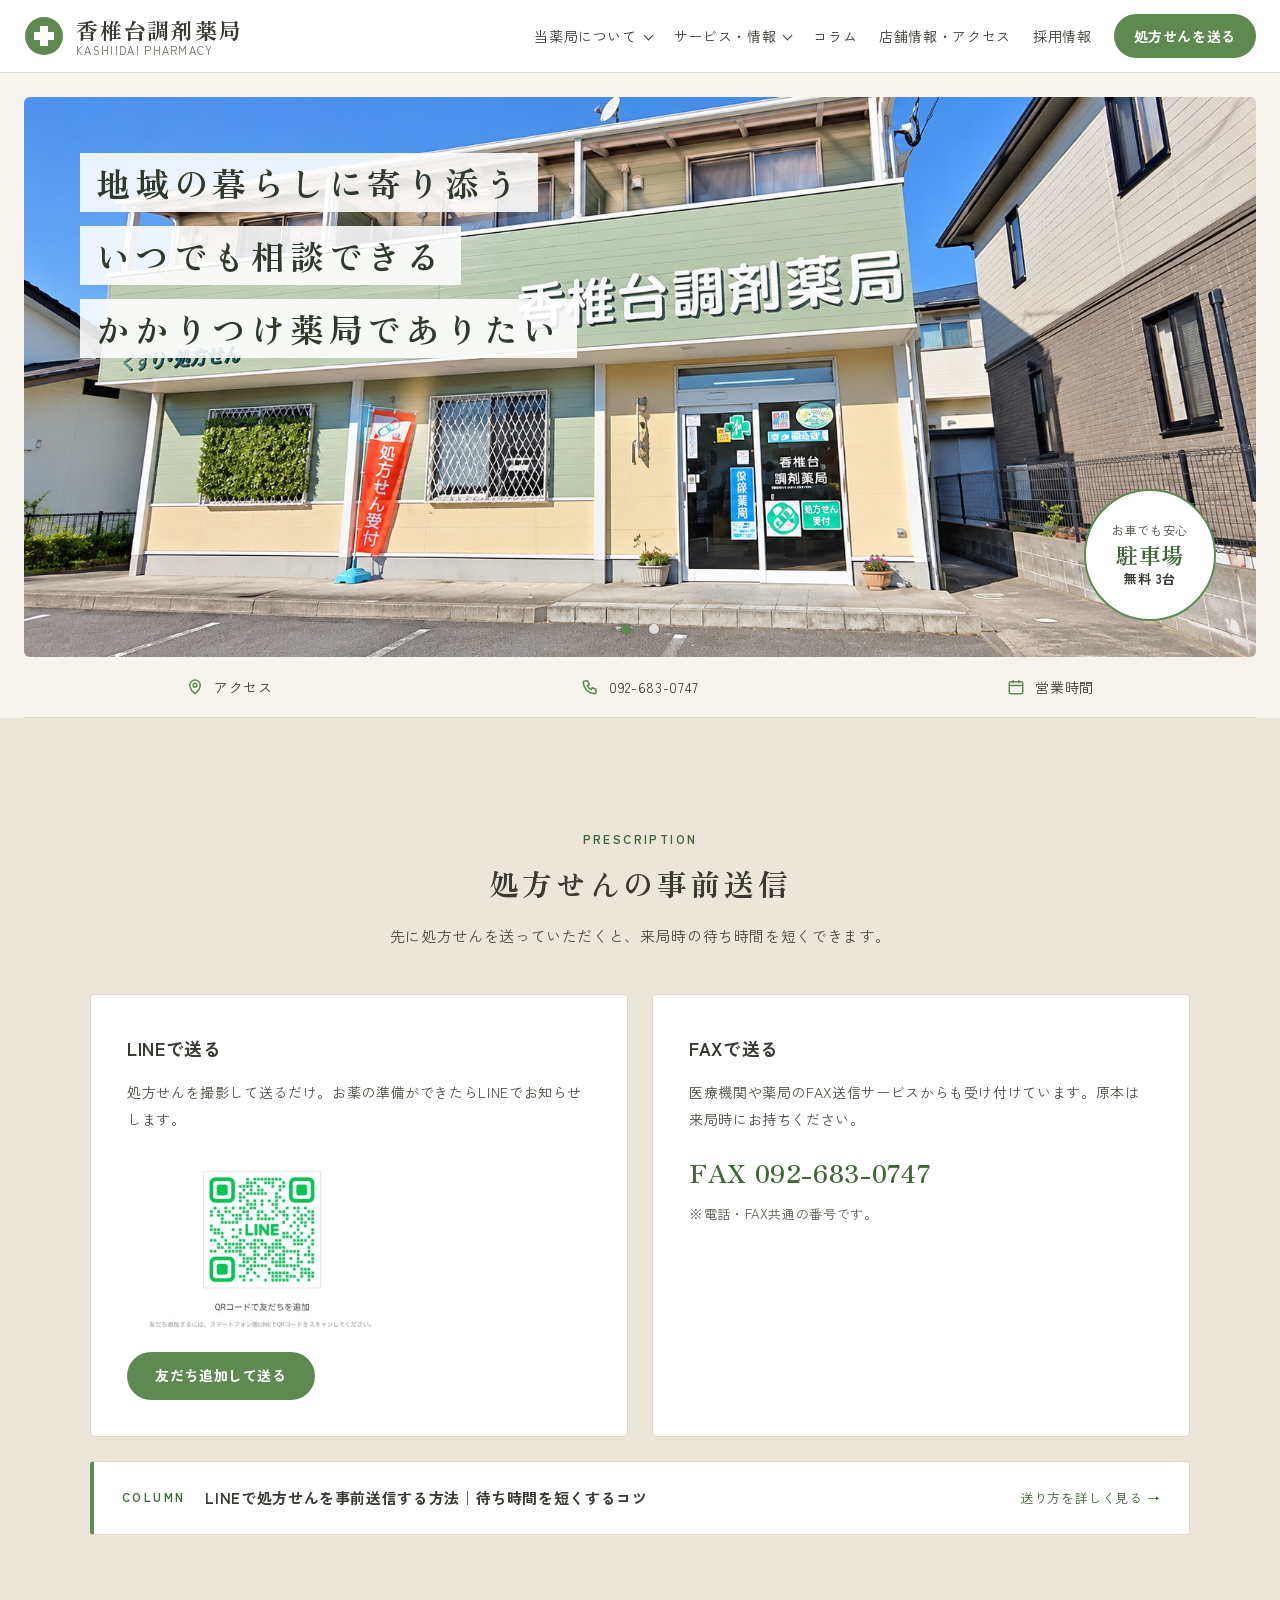
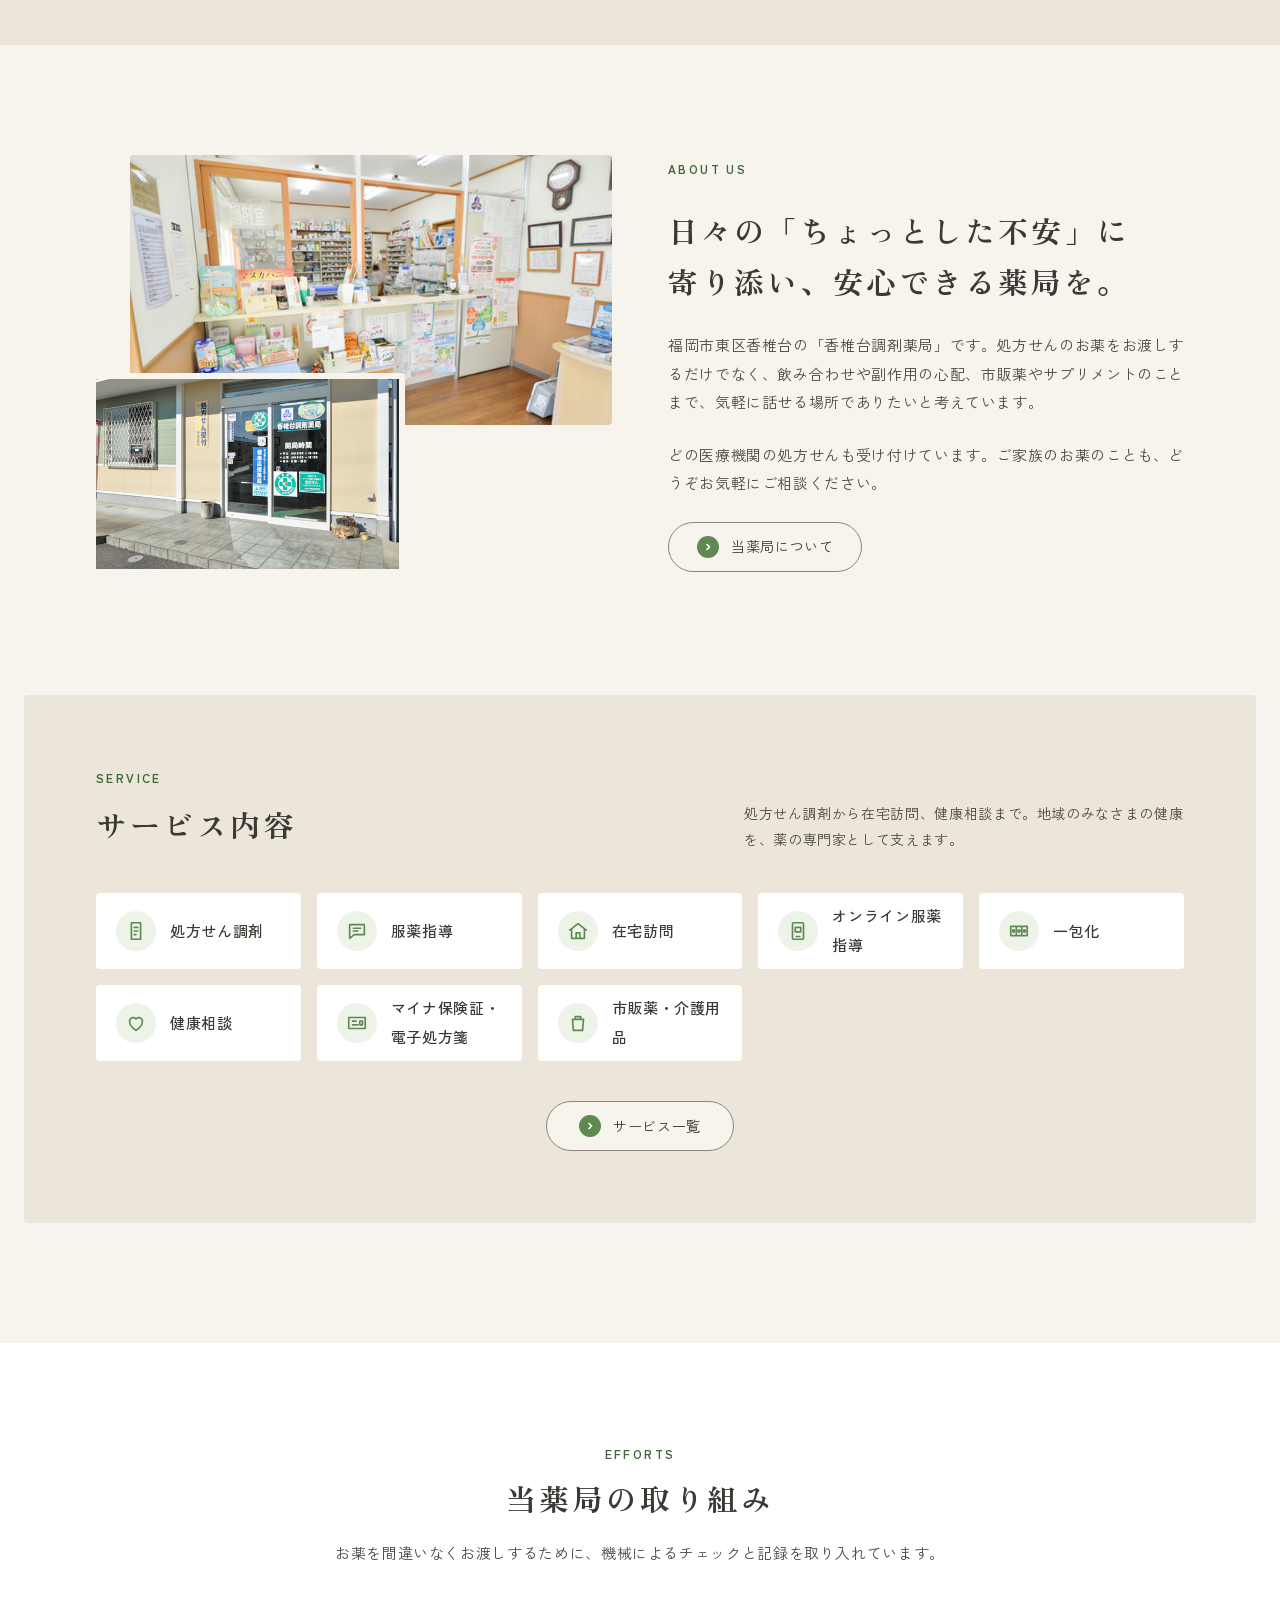
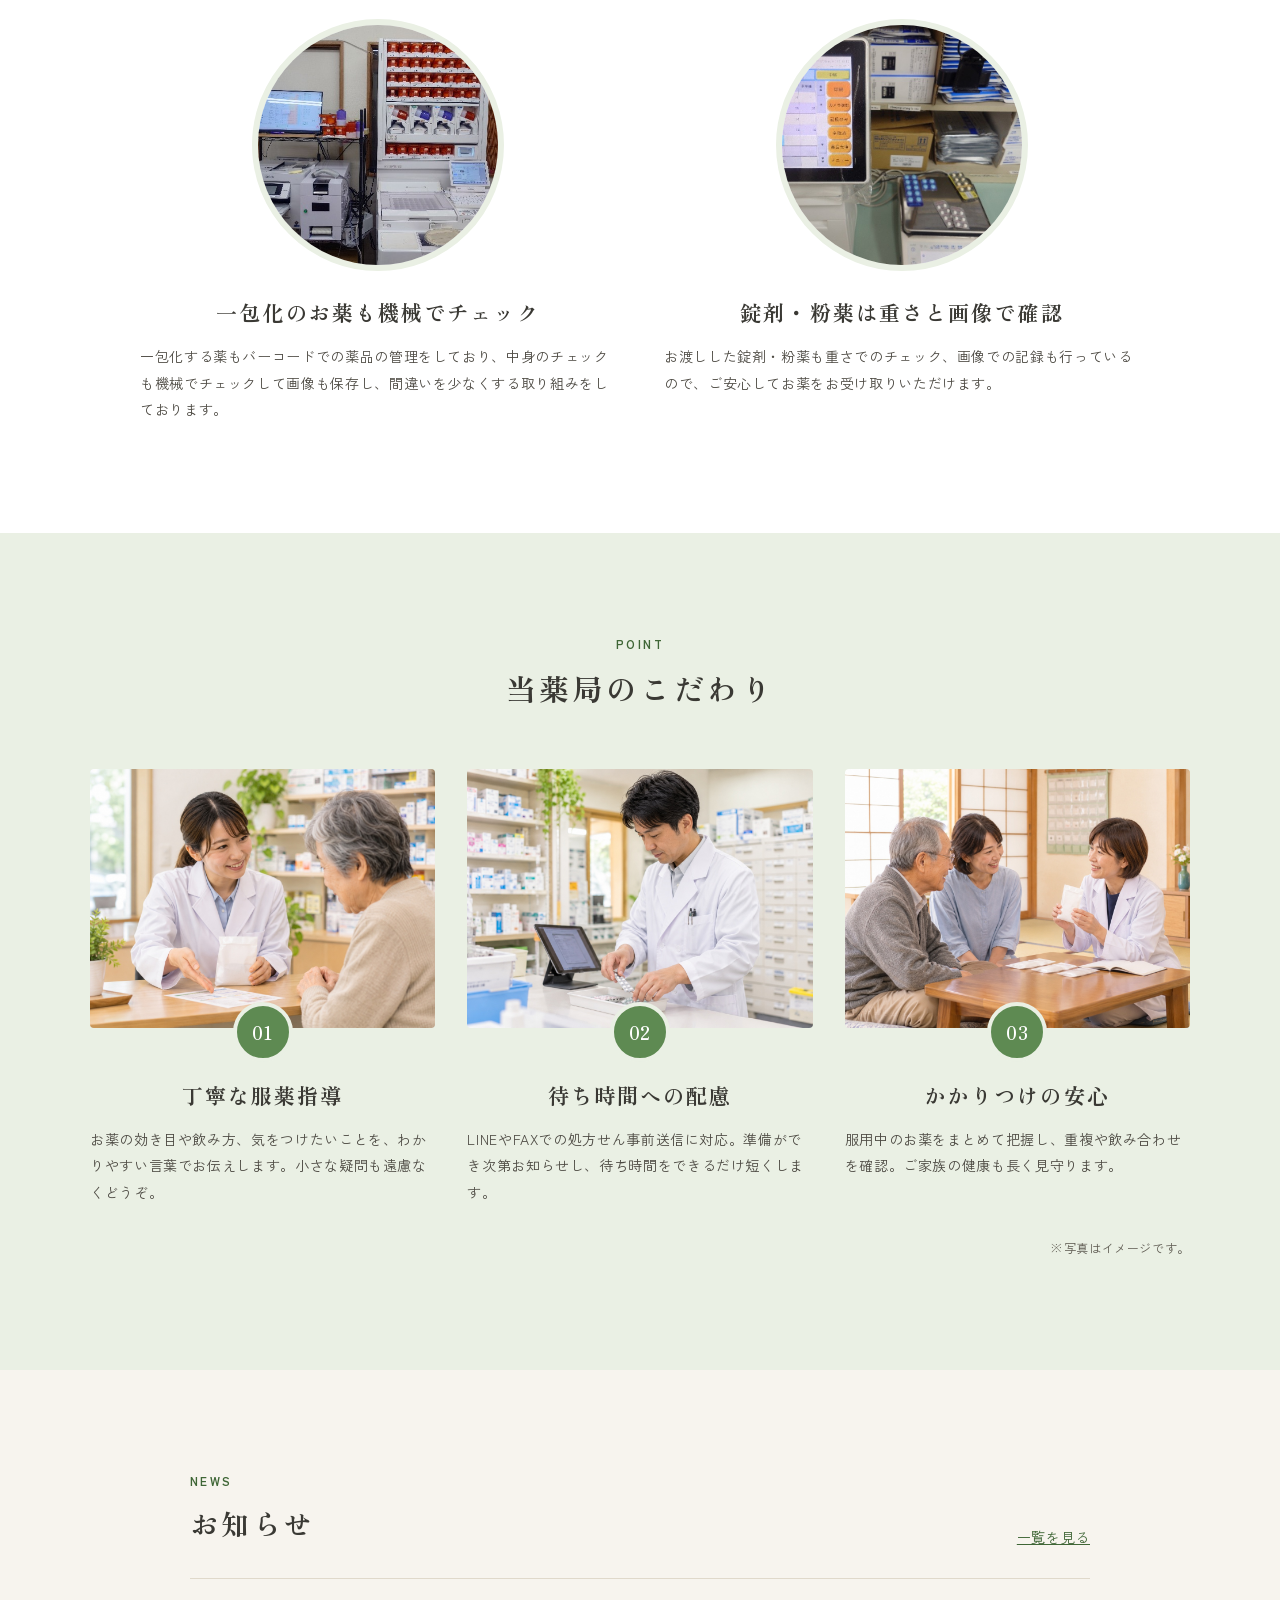
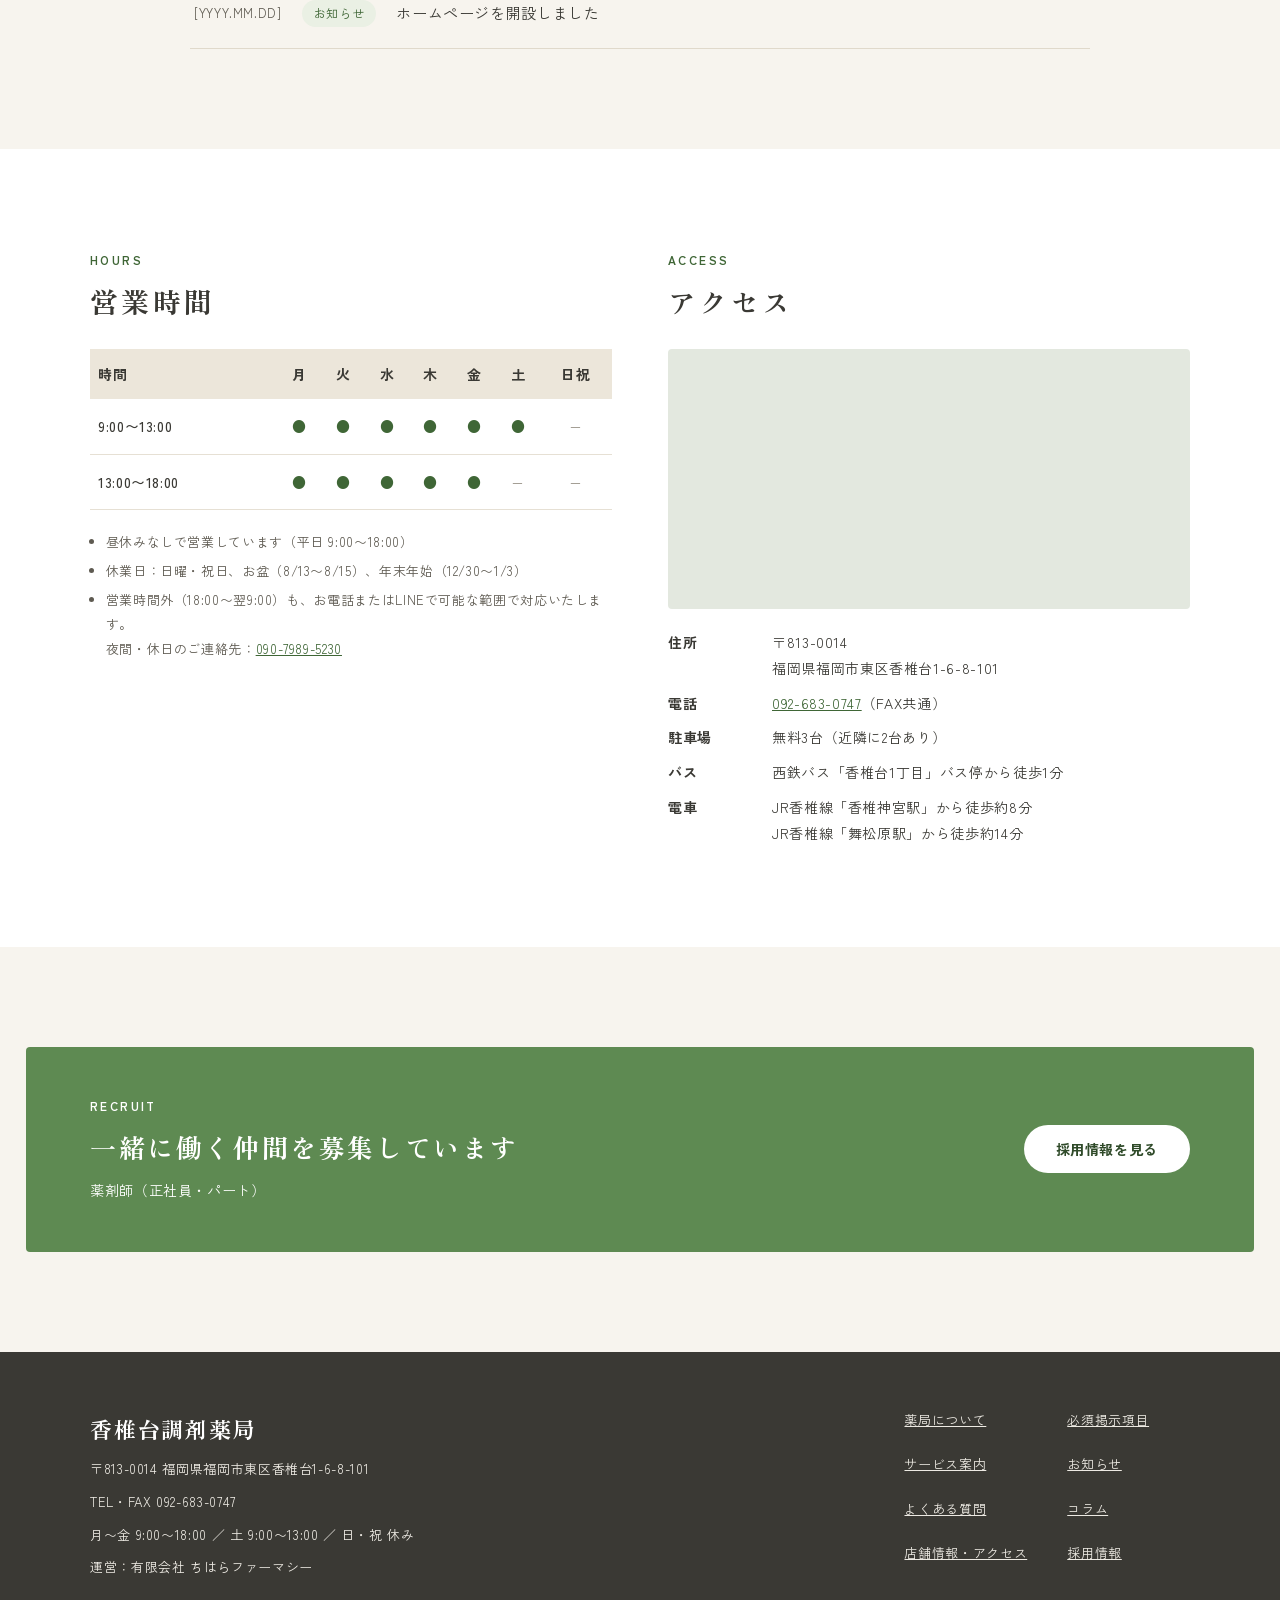
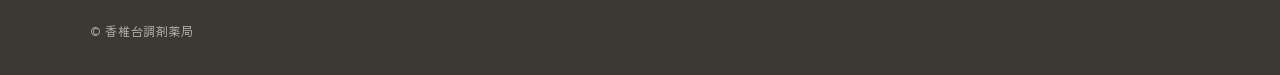
==== commit bb7fe7f8: "こだわりの写真を追加、代表写真の表示を改善 - 「当薬局のこだわり」の仮置き枠を写真（point1〜3）に差し替え、「※写真はイメージです」を追記 - 代表の写真を高解像度の画像に差し替え、丸形から縦" ====
--- a/index.html
+++ b/index.html
@@ -252,33 +252,25 @@
       </div>
       <div class="point-list">
           <article class="point">
-            <div class="photo-placeholder point__photo point__photo--green">
-              <svg width="36" height="36" viewBox="0 0 24 24" fill="none" stroke="#6E8566" stroke-width="1.5" aria-hidden="true"><rect x="3" y="5" width="18" height="14" rx="2"></rect><circle cx="9" cy="10" r="2"></circle><path d="M21 16l-5-5-8 8"></path></svg>
-              写真：薬剤師が説明している様子
-            </div>
+            <img src="images/point1.jpg" alt="薬剤師が高齢の女性にお薬の飲み方を説明している様子" class="point__photo" width="1200" height="900" loading="lazy">
             <span class="point__num">01</span>
             <h3 class="point__title">丁寧な服薬指導</h3>
             <p class="point__text">お薬の効き目や飲み方、気をつけたいことを、わかりやすい言葉でお伝えします。小さな疑問も遠慮なくどうぞ。</p>
           </article>
           <article class="point">
-            <div class="photo-placeholder point__photo point__photo--beige">
-              <svg width="36" height="36" viewBox="0 0 24 24" fill="none" stroke="#6E8566" stroke-width="1.5" aria-hidden="true"><rect x="3" y="5" width="18" height="14" rx="2"></rect><circle cx="9" cy="10" r="2"></circle><path d="M21 16l-5-5-8 8"></path></svg>
-              写真：調剤室・設備
-            </div>
+            <img src="images/point2.jpg" alt="調剤室で薬剤師が事前に届いた処方せんを見ながらお薬を準備している様子" class="point__photo" width="1200" height="900" loading="lazy">
             <span class="point__num">02</span>
             <h3 class="point__title">待ち時間への配慮</h3>
             <p class="point__text">LINEやFAXでの処方せん事前送信に対応。準備ができ次第お知らせし、待ち時間をできるだけ短くします。</p>
           </article>
           <article class="point">
-            <div class="photo-placeholder point__photo point__photo--gray">
-              <svg width="36" height="36" viewBox="0 0 24 24" fill="none" stroke="#6E8566" stroke-width="1.5" aria-hidden="true"><rect x="3" y="5" width="18" height="14" rx="2"></rect><circle cx="9" cy="10" r="2"></circle><path d="M21 16l-5-5-8 8"></path></svg>
-              写真：スタッフの笑顔
-            </div>
+            <img src="images/point3.jpg" alt="薬剤師がご自宅を訪問し、ご家族と一緒にお薬を確認している様子" class="point__photo" width="1200" height="900" loading="lazy">
             <span class="point__num">03</span>
             <h3 class="point__title">かかりつけの安心</h3>
             <p class="point__text">服用中のお薬をまとめて把握し、重複や飲み合わせを確認。ご家族の健康も長く見守ります。</p>
           </article>
       </div>
+      <p class="points__note">※写真はイメージです。</p>
     </div>
   </section>
 
--- a/css/style.css
+++ b/css/style.css
@@ -504,13 +504,14 @@
   text-align:center;
 }
 .point__photo{
+  display:block;
   width:100%;
+  height:auto;
   aspect-ratio:4 / 3;
-  color:#4A5246;
-}
-.point__photo--green{background:#DCE5D6}
-.point__photo--beige{background:#E8DFD0}
-.point__photo--gray{background:#DFE6E3}
+  object-fit:cover;
+  border-radius:4px;
+  background:#DCE5D6;
+}
 .point__num{
   margin-top:-26px;
   width:52px;
@@ -538,6 +539,12 @@
   font-size:14px;
   text-align:left;
   color:#4D4A43;
+}
+.points__note{
+  margin:32px 0 0;
+  font-size:12px;
+  text-align:right;
+  color:#5E5A51;
 }
 
 /* ---------- Prescription ---------- */
@@ -1033,20 +1040,32 @@
 /* ---------- 当薬局について ---------- */
 .greeting{
   display:grid;
-  grid-template-columns:160px 1fr;
+  grid-template-columns:200px 1fr;
   gap:40px;
   align-items:start;
 }
-.greeting__photo{margin:0}
-/* 元画像が小さいため、表示サイズを抑えて粗さを目立たせない */
+.greeting__photo{
+  margin:0;
+  display:flex;
+  flex-direction:column;
+  align-items:center;
+  gap:10px;
+}
 .greeting__photo img{
   display:block;
-  width:140px;
-  height:140px;
-  border-radius:50%;
-  object-fit:cover;
-  object-position:50% 20%;
-  border:6px solid #EAF0E4;
+  width:180px;
+  height:auto;
+  aspect-ratio:578 / 834;
+  border-radius:8px;
+  border:6px solid #FFFFFF;
+  box-shadow:0 4px 16px rgba(58,57,52,0.12);
+  background:#FFFFFF;
+}
+.greeting__photo figcaption{
+  font-size:12px;
+  line-height:1.6;
+  text-align:center;
+  color:#5E5A51;
 }
 .greeting__body{
   display:flex;
@@ -1504,7 +1523,7 @@
     gap:24px;
     justify-items:center;
   }
-  .greeting__photo img{width:120px;height:120px}
+  .greeting__photo img{width:160px}
   .notice-block{padding:20px}
   .service-card{padding:22px 20px}
   .pay-box{
